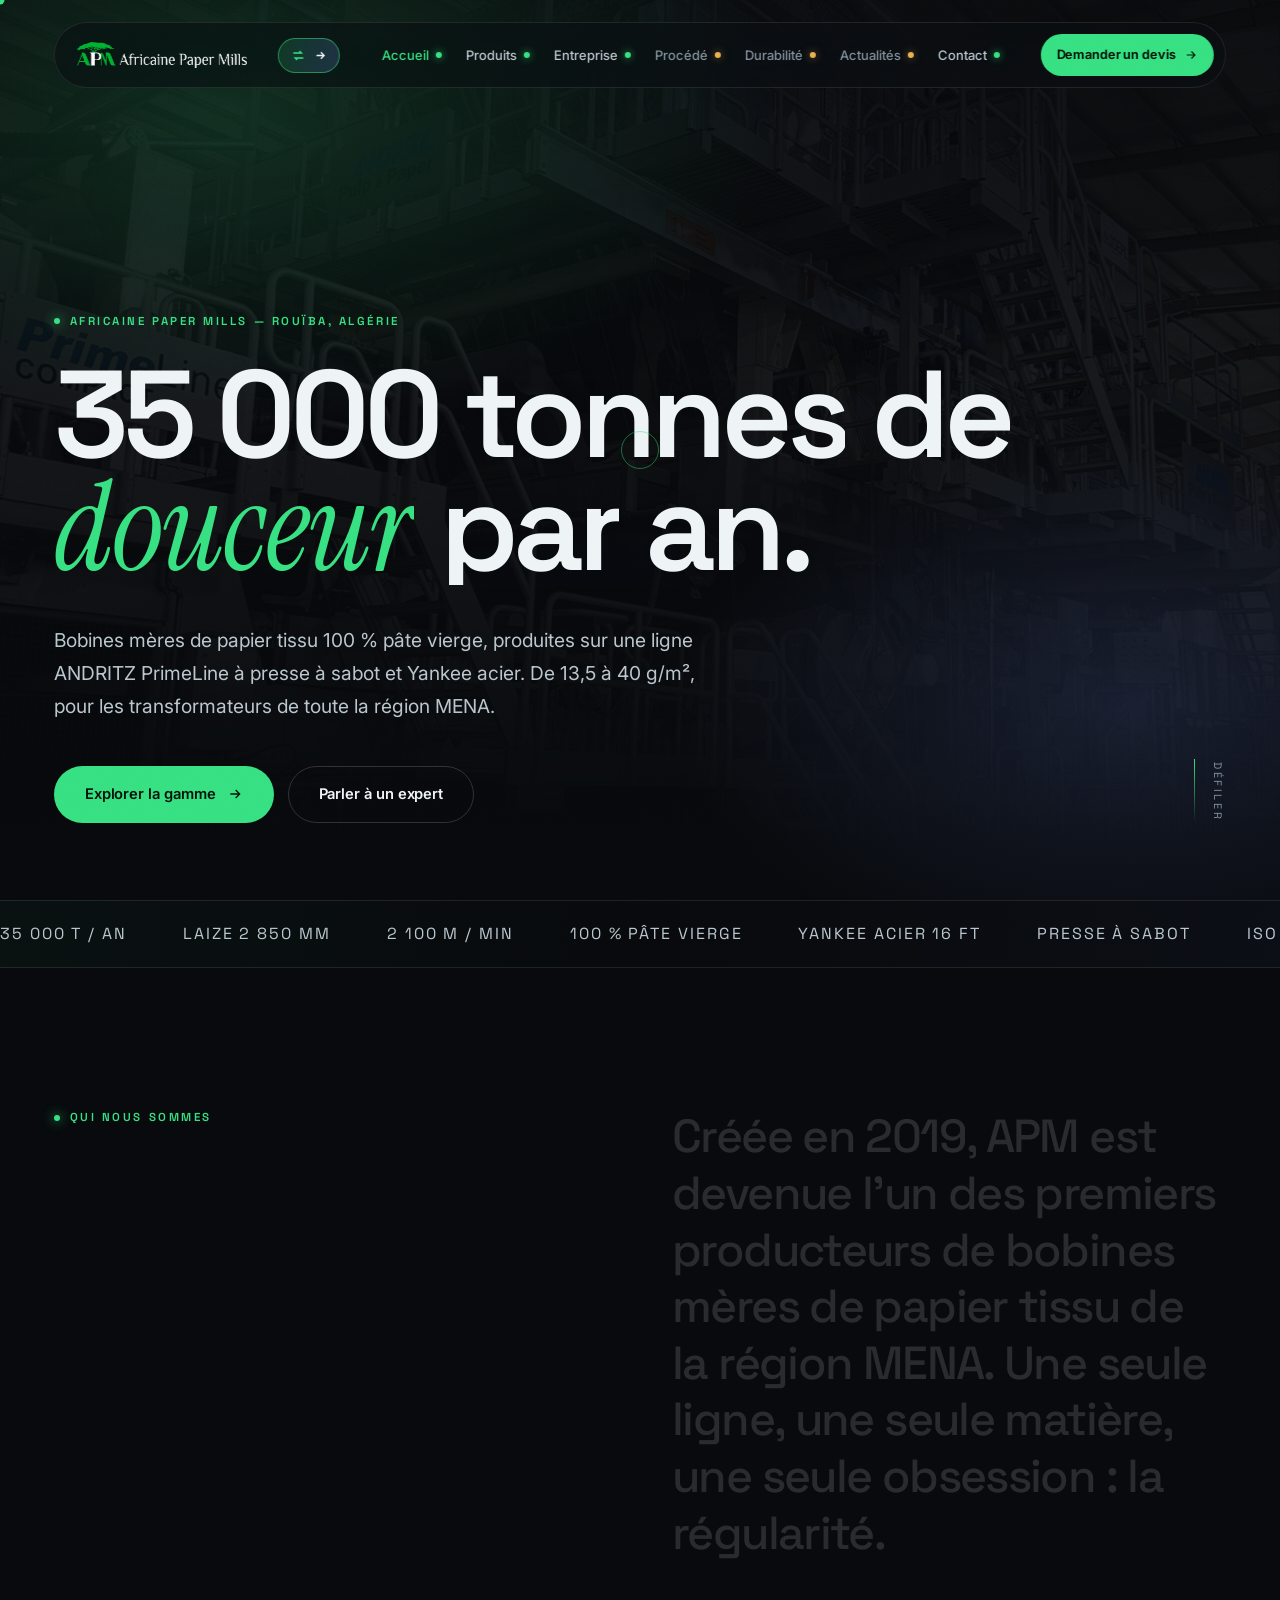
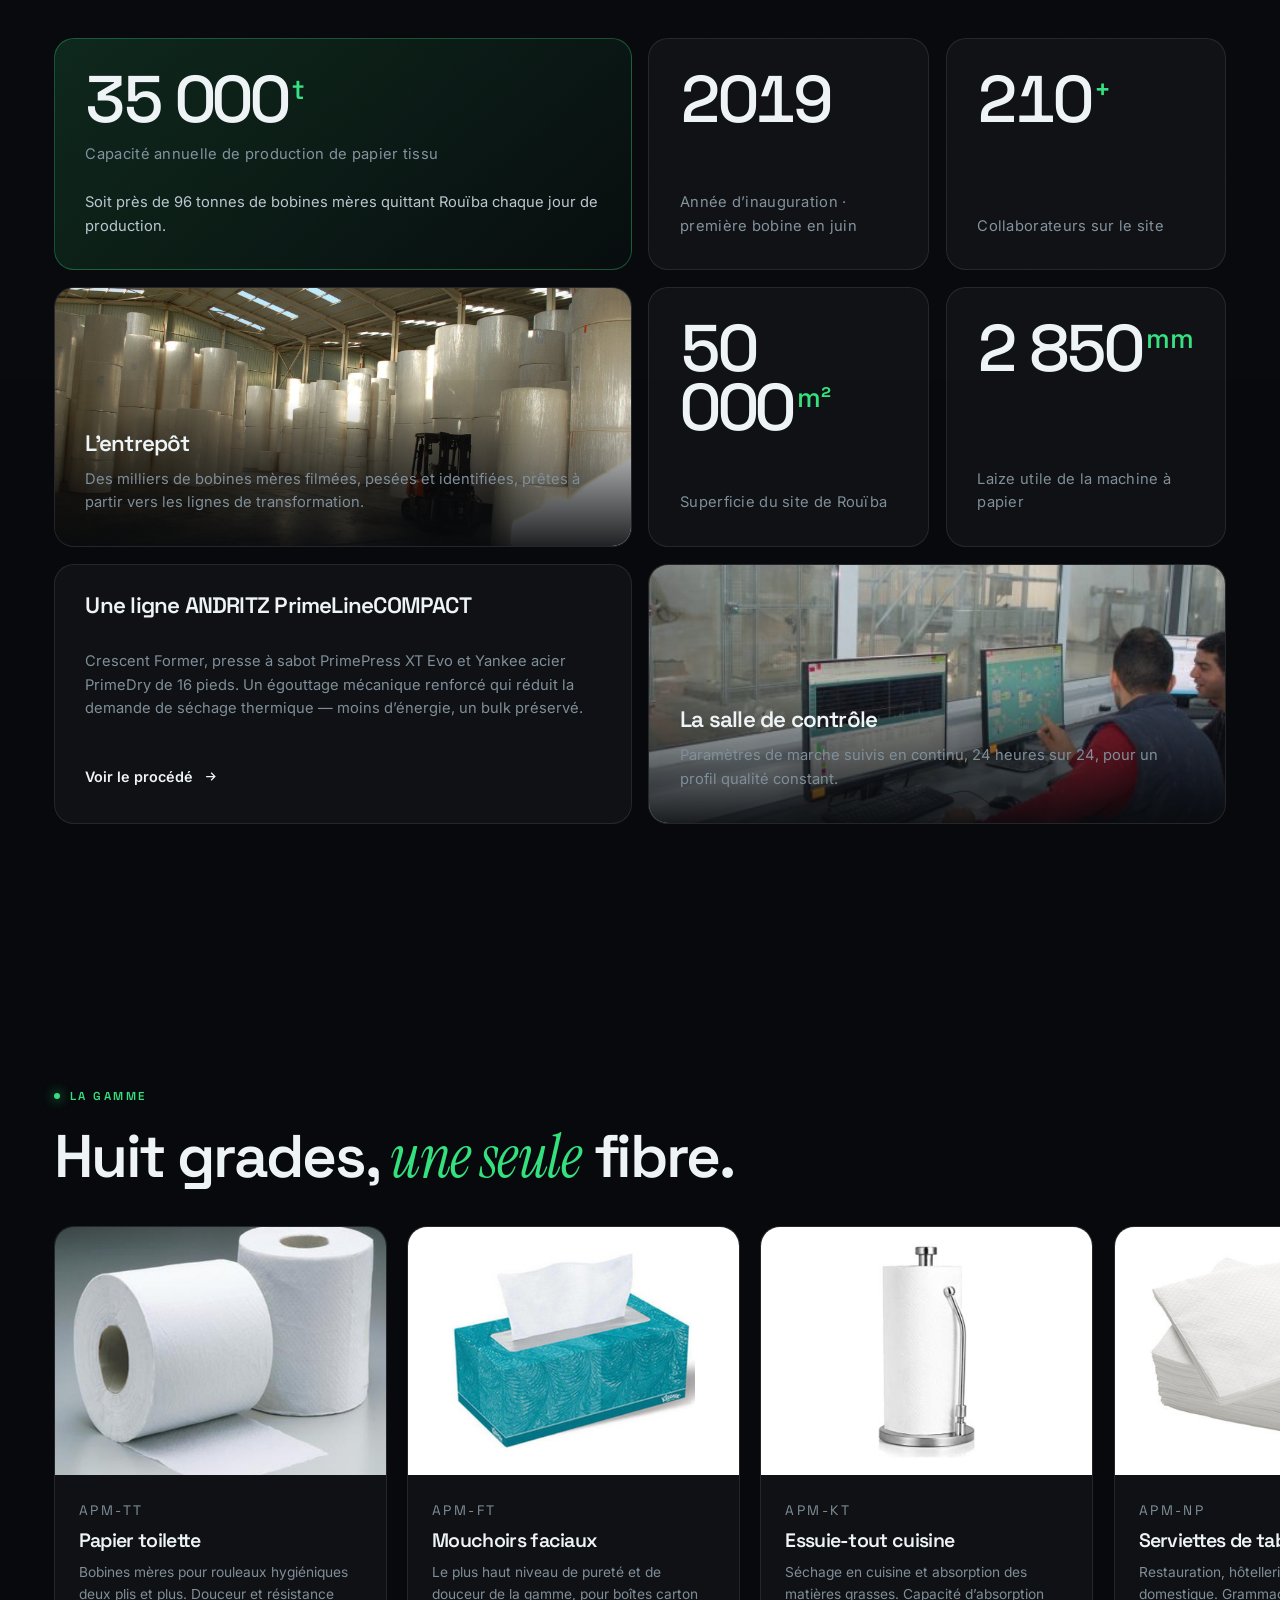
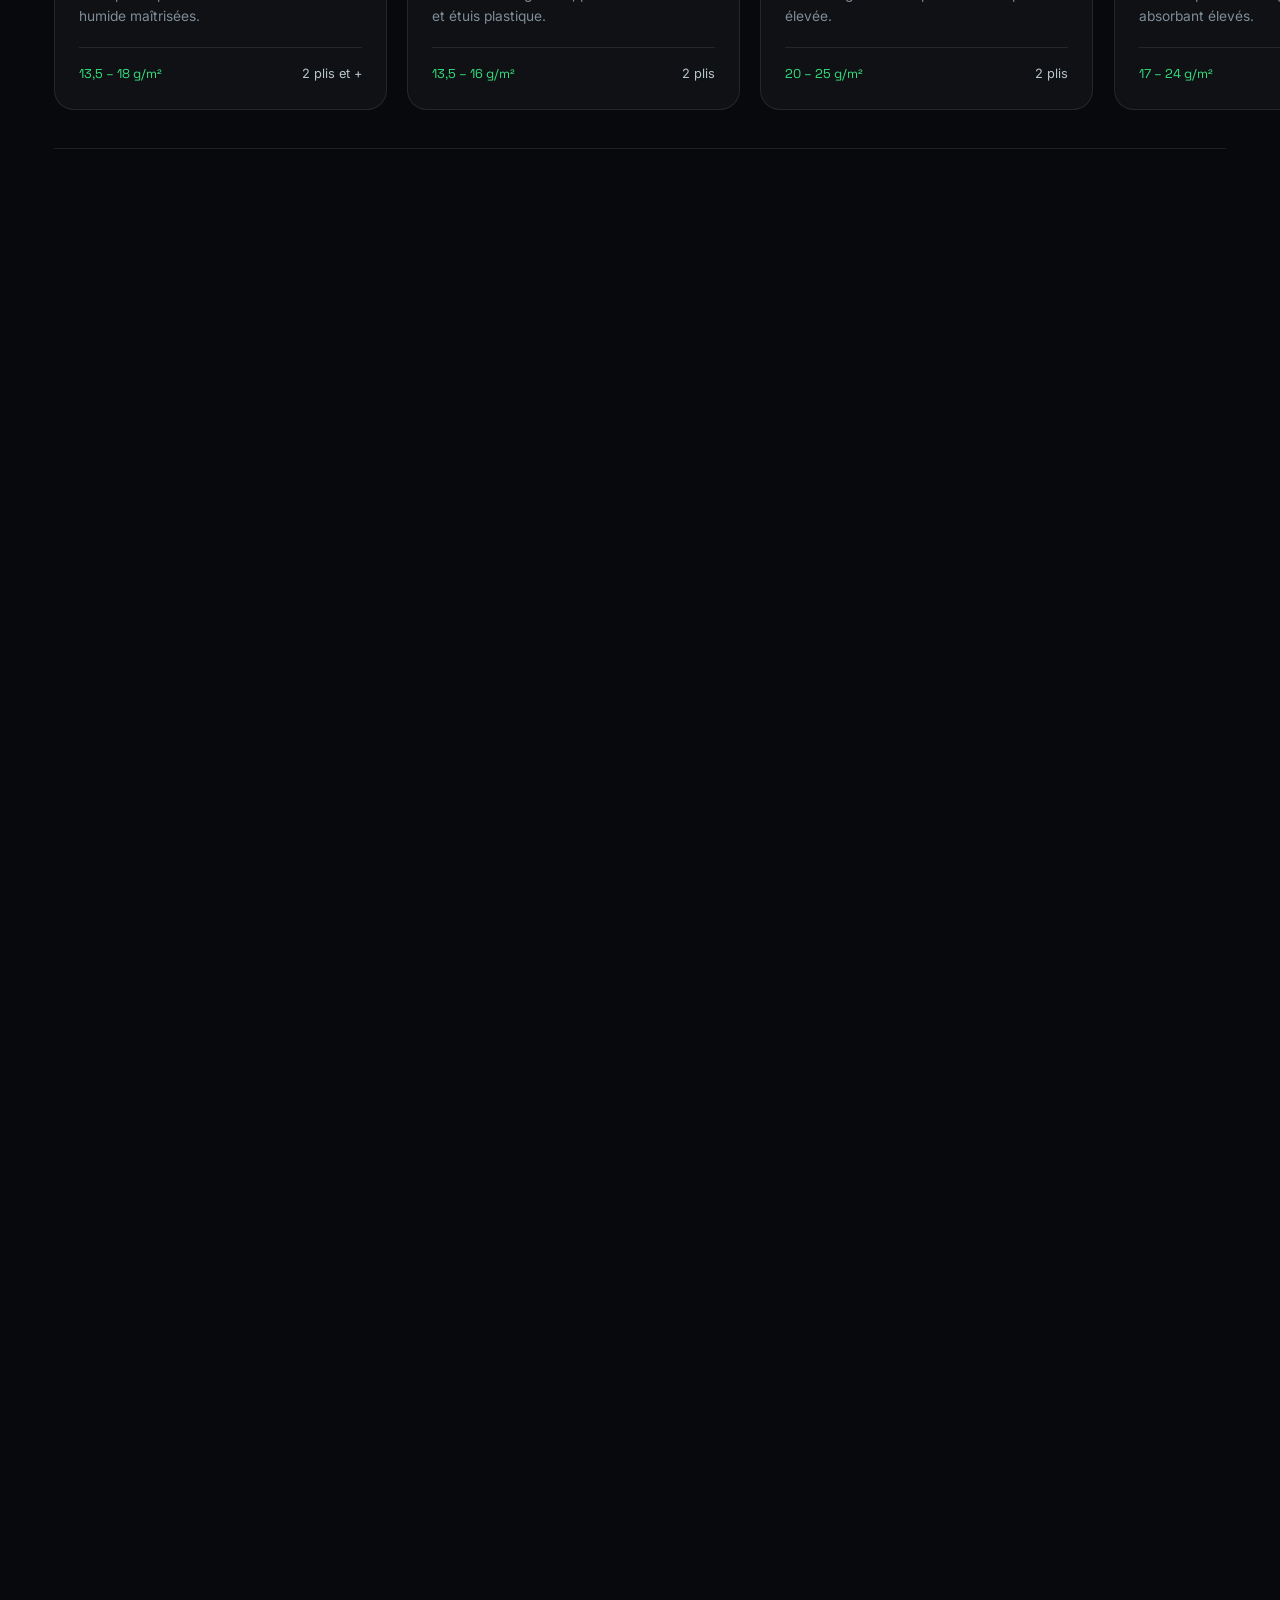
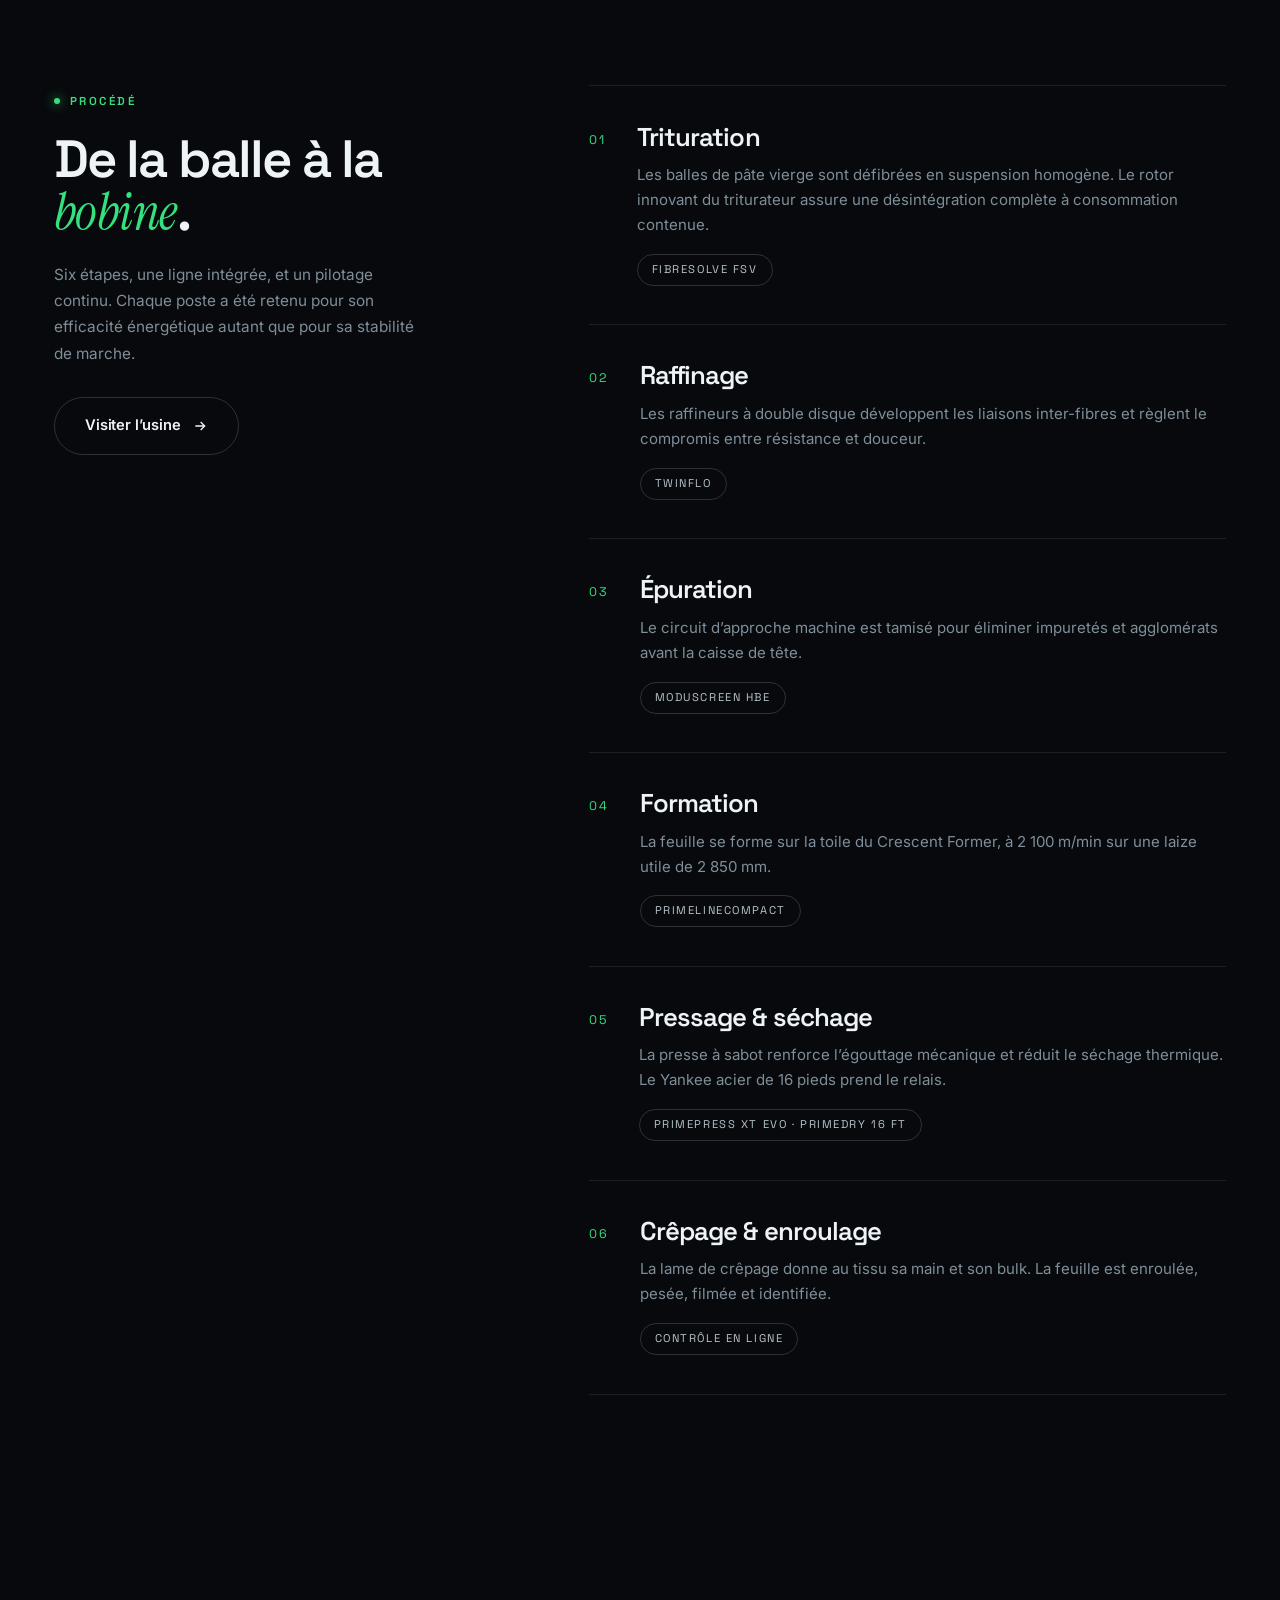
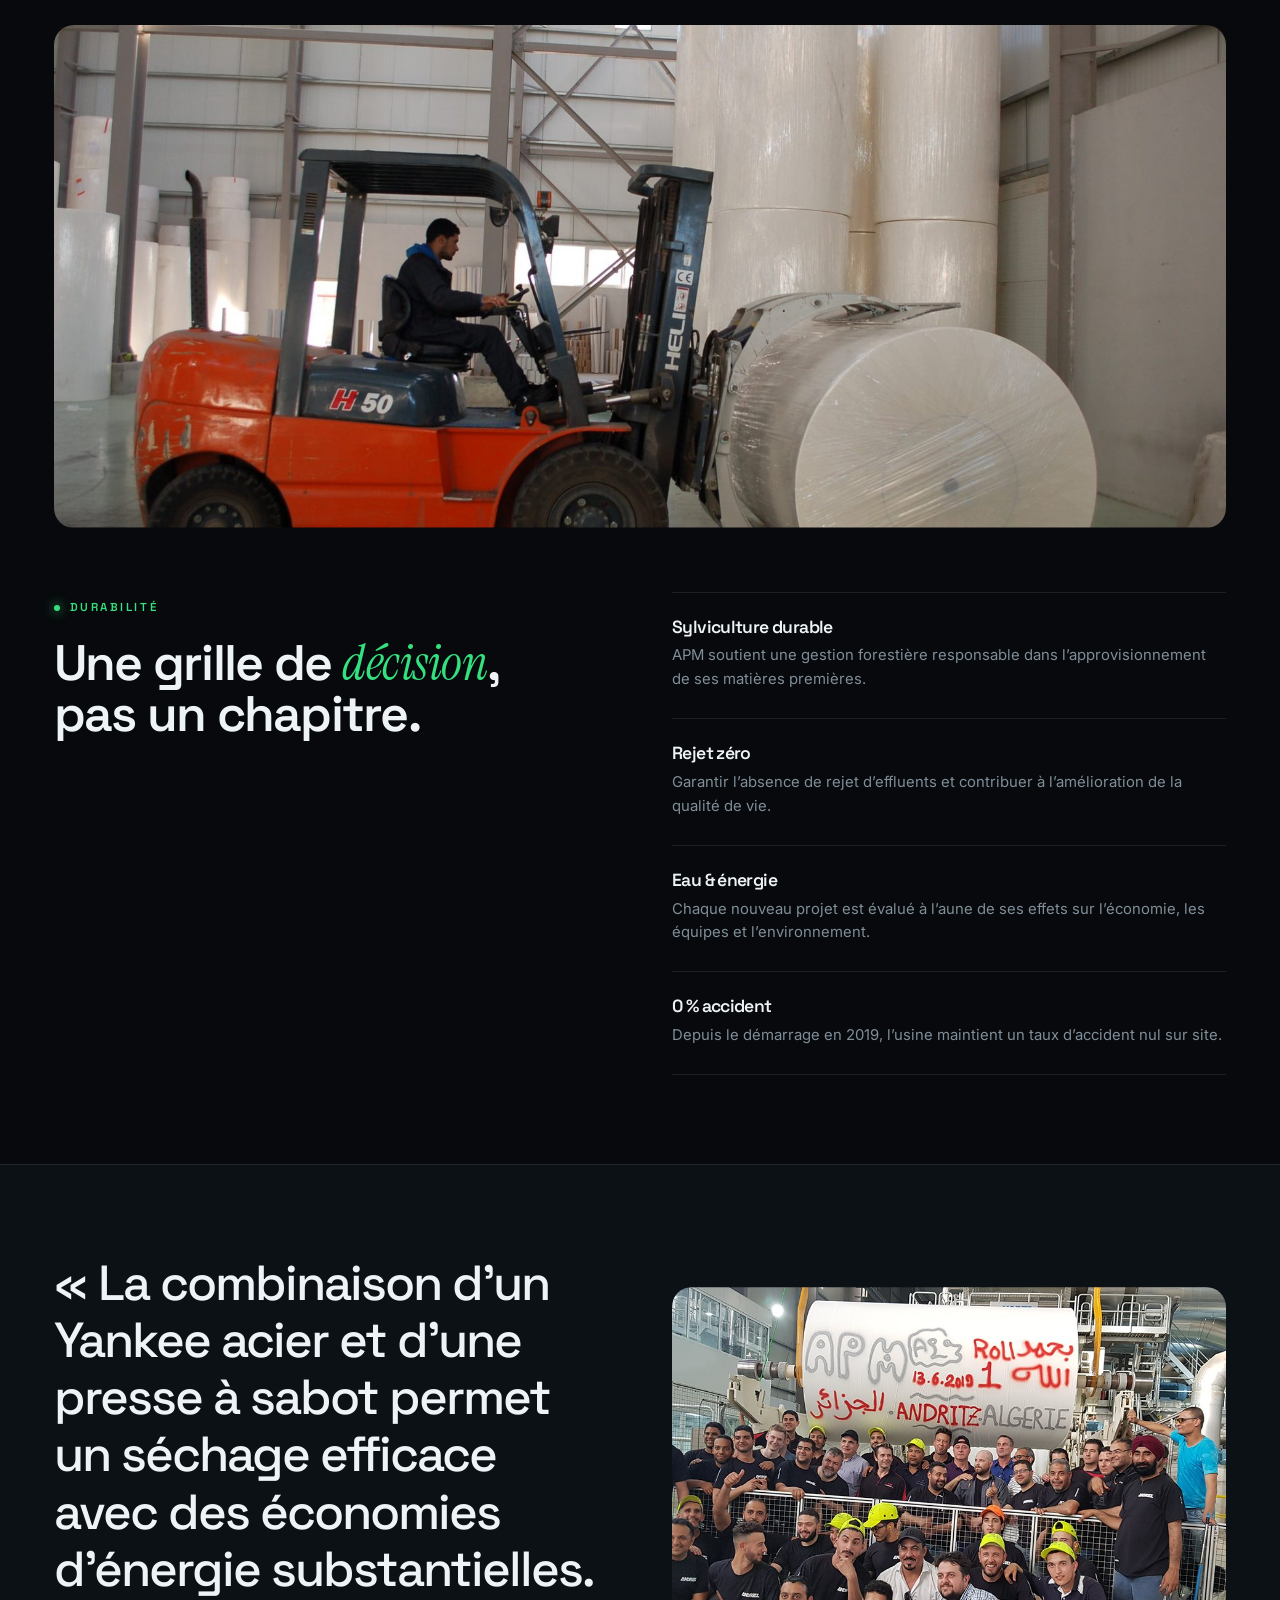
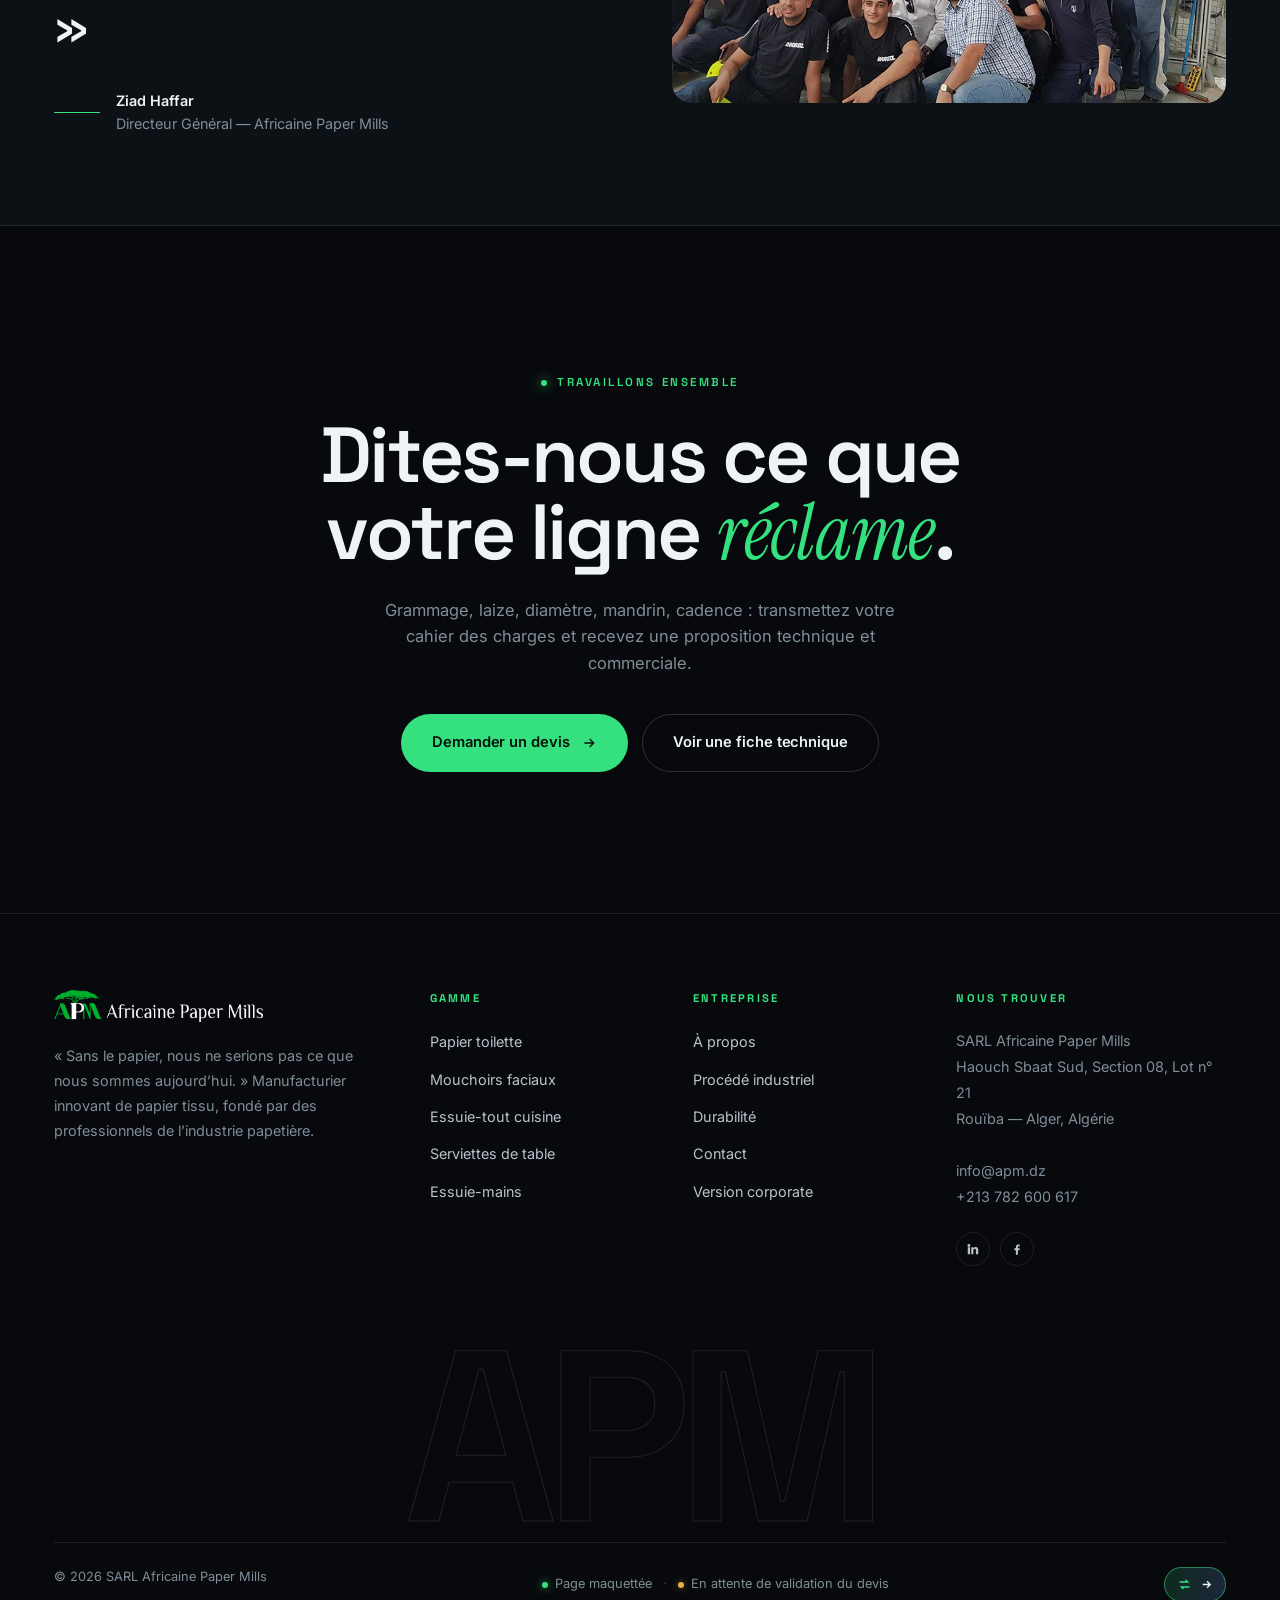
==== moderne/index.html @ 080b0c53 "APM — deux maquettes de site web (Corporate + Moderne) Deux propositions de refonte pour SARL Africa" ====
<!DOCTYPE html>
<html lang="fr">
<head>
<meta charset="utf-8">
<meta name="viewport" content="width=device-width,initial-scale=1">
<title>APM — Africaine Paper Mills | 35 000 tonnes de papier tissu par an</title>
<meta name="description" content="Africaine Paper Mills produit 35 000 tonnes de bobines mères de papier tissu 100 % pâte vierge par an à Rouïba, Alger. Ligne ANDRITZ PrimeLine, laize 2 850 mm, 2 100 m/min.">
<link rel="icon" href="../assets/img/brand/icon.png">
<link rel="preconnect" href="https://fonts.googleapis.com">
<link rel="preconnect" href="https://fonts.gstatic.com" crossorigin>
<link href="https://fonts.googleapis.com/css2?family=Space+Grotesk:wght@400;500;600;700&family=Inter:wght@400;500;600&family=Instrument+Serif:ital@0;1&display=swap" rel="stylesheet">
<link rel="stylesheet" href="../assets/css/moderne.css">
</head>
<body>

<!-- Préchargement -->
<div class="loader">
  <div class="loader__in">
    <img src="../assets/img/brand/logo-dark.png" alt="Africaine Paper Mills">
    <div class="loader__bar"><div class="loader__fill"></div></div>
    <div class="loader__pct">000</div>
  </div>
</div>

<div class="grain"></div>
<div class="cursor"></div>
<div class="cursor-ring"></div>
<div class="progress"></div>

<!-- ===== NAV ===== -->
<nav class="nav">
  <a href="index.html" class="nav__brand"><img src="../assets/img/brand/logo-dark.png" alt="APM"></a>
  <a href="../index.html" class="vswitch" aria-label="Revenir à la proposition Corporate" title="Revenir à la proposition Corporate"><svg class="vswitch__ico" viewBox="0 0 24 24" fill="none" stroke="currentColor" stroke-width="2.2"><path d="M4 8h13l-3.2-3.2M20 16H7l3.2 3.2"/></svg><span>Version <strong>Corporate</strong></span><svg class="vswitch__arrow" viewBox="0 0 24 24" fill="none" stroke="currentColor" stroke-width="2.4"><path d="M5 12h14M13 6l6 6-6 6"/></svg></a>
  <div class="nav__links">
    <a href="index.html" class="is-active">Accueil<span class="nav-dot" data-tip="Page maquettée"></span></a>
    <a href="produits.html">Produits<span class="nav-dot" data-tip="Page maquettée"></span></a>
    <a href="entreprise.html">Entreprise<span class="nav-dot" data-tip="Page maquettée"></span></a>
    <span class="is-wait">Procédé<span class="nav-dot nav-dot--wait" data-tip="En attente de validation du devis"></span></span>
    <span class="is-wait">Durabilité<span class="nav-dot nav-dot--wait" data-tip="En attente de validation du devis"></span></span>
    <span class="is-wait">Actualités<span class="nav-dot nav-dot--wait" data-tip="En attente de validation du devis"></span></span>
    <a href="contact.html">Contact<span class="nav-dot" data-tip="Page maquettée"></span></a>
  </div>
  <div style="display:flex;gap:10px;align-items:center">
    <a href="contact.html" class="nav__cta">Demander un devis
      <svg viewBox="0 0 24 24" fill="none" stroke="currentColor" stroke-width="2" style="width:14px;height:14px"><path d="M5 12h14M13 6l6 6-6 6"/></svg></a>
    <button class="nav__burger" aria-label="Menu"><span></span><span></span><span></span></button>
  </div>
</nav>

<div class="drawer">
  <div class="wrap" style="padding-inline:0">
    <a href="index.html">Accueil<span class="nav-dot" data-tip="Page maquettée"></span></a>
    <a href="produits.html">Produits<span class="nav-dot" data-tip="Page maquettée"></span></a>
    <a href="produit.html">Fiche technique<span class="nav-dot" data-tip="Page maquettée"></span></a>
    <a href="entreprise.html">Entreprise<span class="nav-dot" data-tip="Page maquettée"></span></a>
    <a href="contact.html">Contact<span class="nav-dot" data-tip="Page maquettée"></span></a>
    <span class="is-wait">Procédé<span class="nav-dot nav-dot--wait" data-tip="En attente de validation du devis"></span></span>
    <span class="is-wait">Durabilité<span class="nav-dot nav-dot--wait" data-tip="En attente de validation du devis"></span></span>
    <span class="is-wait">Actualités<span class="nav-dot nav-dot--wait" data-tip="En attente de validation du devis"></span></span>
    <span class="is-wait">Carrières<span class="nav-dot nav-dot--wait" data-tip="En attente de validation du devis"></span></span>
    <div class="drawer__meta">
      <span class="legend"><span class="nav-dot" data-tip="Page maquettée"></span> Page maquettée<span class="sep">·</span><span class="nav-dot nav-dot--wait" data-tip="En attente de validation du devis"></span> En attente de validation du devis</span>
      <span>info@apm.dz · +213 782 600 617</span>
      <span>Haouch Sbaat Sud, Rouïba — Alger, Algérie</span>
    </div>
  </div>
</div>

<main>

<!-- ===== HERO ===== -->
<header class="hero">
  <div class="hero__media">
    <img src="../assets/img/plant/machine-primeline.jpg" alt="Ligne de production ANDRITZ PrimeLine de l’usine APM" fetchpriority="high">
  </div>
  <div class="wrap hero__in">
    <p class="eye rv">Africaine Paper Mills — Rouïba, Algérie</p>
    <h1>
      <span class="w-rev"><span>35 000</span></span>
      <span class="w-rev"><span>tonnes</span></span>
      <span class="w-rev"><span>de</span></span>
      <span class="w-rev"><span class="serif">douceur</span></span>
      <span class="w-rev"><span>par</span></span>
      <span class="w-rev"><span>an.</span></span>
    </h1>
    <p class="hero__sub rv" data-d="2">
      Bobines mères de papier tissu 100 % pâte vierge, produites sur une ligne ANDRITZ PrimeLine
      à presse à sabot et Yankee acier. De 13,5 à 40 g/m², pour les transformateurs de toute
      la région MENA.
    </p>
    <div class="hero__act rv" data-d="3">
      <a href="produits.html" class="btn btn--fill" data-magnet>Explorer la gamme
        <svg viewBox="0 0 24 24" fill="none" stroke="currentColor" stroke-width="2"><path d="M5 12h14M13 6l6 6-6 6"/></svg></a>
      <a href="contact.html" class="btn btn--line">Parler à un expert</a>
    </div>
  </div>
  <div class="hero__scroll">DÉFILER</div>
</header>

<!-- ===== MARQUEE ===== -->
<div class="marquee">
  <div class="marquee__track">
    <div class="marquee__i"><span>35 000 T / AN</span><span>LAIZE 2 850 MM</span><span>2 100 M / MIN</span><span>100 % PÂTE VIERGE</span><span>YANKEE ACIER 16 FT</span><span>PRESSE À SABOT</span><span>ISO 9001 · 14001 · OHSAS 18001</span><span>0 % ACCIDENT</span></div>
    <div class="marquee__i" aria-hidden="true"><span>35 000 T / AN</span><span>LAIZE 2 850 MM</span><span>2 100 M / MIN</span><span>100 % PÂTE VIERGE</span><span>YANKEE ACIER 16 FT</span><span>PRESSE À SABOT</span><span>ISO 9001 · 14001 · OHSAS 18001</span><span>0 % ACCIDENT</span></div>
  </div>
</div>

<!-- ===== MANIFESTE + BENTO ===== -->
<section class="sec">
  <div class="wrap">
    <div class="grid" style="grid-template-columns:1fr 1fr;gap:clamp(30px,5vw,90px);align-items:center;margin-bottom:clamp(50px,6vw,96px)">
      <p class="eye rv" style="align-self:start">Qui nous sommes</p>
      <p class="bigtext">Créée en 2019, APM est devenue l’un des premiers producteurs de bobines mères de papier tissu de la région MENA. Une seule ligne, une seule matière, une seule obsession : la régularité.</p>
    </div>

    <div class="bento">
      <div class="bx bx--2 bx--accent rv">
        <div>
          <div class="bx__n"><span data-count="35000" data-sep="true">0</span><span class="u">t</span></div>
          <p class="bx__l">Capacité annuelle de production de papier tissu</p>
        </div>
        <p style="color:var(--fg-2);font-size:.92rem;margin-top:24px">Soit près de 96 tonnes de bobines mères
          quittant Rouïba chaque jour de production.</p>
      </div>

      <div class="bx rv" data-d="1">
        <div class="bx__n"><span data-count="2019">0</span></div>
        <p class="bx__l">Année d’inauguration · première bobine en juin</p>
      </div>

      <div class="bx rv" data-d="2">
        <div class="bx__n"><span data-count="210">0</span><span class="u">+</span></div>
        <p class="bx__l">Collaborateurs sur le site</p>
      </div>

      <div class="bx bx--2 bx--img rv">
        <img src="../assets/img/plant/warehouse.jpg" alt="Entrepôt de bobines mères de l’usine APM">
        <div class="bx__cap">
          <h3>L’entrepôt</h3>
          <p>Des milliers de bobines mères filmées, pesées et identifiées, prêtes à partir vers les lignes de transformation.</p>
        </div>
      </div>

      <div class="bx rv" data-d="1">
        <div class="bx__n"><span data-count="50000" data-sep="true">0</span><span class="u">m²</span></div>
        <p class="bx__l">Superficie du site de Rouïba</p>
      </div>

      <div class="bx rv" data-d="2">
        <div class="bx__n">2 850<span class="u">mm</span></div>
        <p class="bx__l">Laize utile de la machine à papier</p>
      </div>

      <div class="bx bx--2 rv">
        <h3>Une ligne ANDRITZ PrimeLineCOMPACT</h3>
        <p>Crescent Former, presse à sabot PrimePress XT Evo et Yankee acier PrimeDry de 16 pieds.
          Un égouttage mécanique renforcé qui réduit la demande de séchage thermique — moins d’énergie,
          un bulk préservé.</p>
        <a href="entreprise.html" class="arrow-link" style="margin-top:24px">Voir le procédé
          <svg viewBox="0 0 24 24" fill="none" stroke="currentColor" stroke-width="2"><path d="M5 12h14M13 6l6 6-6 6"/></svg></a>
      </div>

      <div class="bx bx--2 bx--img rv" data-d="1">
        <img src="../assets/img/plant/control-room.jpg" alt="Salle de contrôle de la ligne APM">
        <div class="bx__cap">
          <h3>La salle de contrôle</h3>
          <p>Paramètres de marche suivis en continu, 24 heures sur 24, pour un profil qualité constant.</p>
        </div>
      </div>
    </div>
  </div>
</section>

<!-- ===== SCROLLER PRODUITS ===== -->
<section class="hs">
  <div class="hs__sticky">
    <div class="hs__head">
      <p class="eye">La gamme</p>
      <h2 style="font-size:clamp(2rem,1.2rem + 3.2vw,4rem);margin-top:20px;max-width:18ch">
        Huit grades, <span class="serif">une seule</span> fibre.
      </h2>
    </div>

    <div class="hs__track">
      <a href="produit.html" class="pcard">
        <div class="pcard__img"><img src="../assets/img/products/toilet.jpg" alt="Papier toilette" loading="lazy"></div>
        <div class="pcard__b"><p class="pcard__ref">APM-TT</p><h3>Papier toilette</h3>
          <p>Bobines mères pour rouleaux hygiéniques deux plis et plus. Douceur et résistance humide maîtrisées.</p>
          <div class="pcard__f"><span class="pcard__gsm">13,5 – 18 g/m²</span><span>2 plis et +</span></div></div>
      </a>
      <a href="produit.html" class="pcard">
        <div class="pcard__img"><img src="../assets/img/products/facial.jpg" alt="Mouchoirs faciaux" loading="lazy"></div>
        <div class="pcard__b"><p class="pcard__ref">APM-FT</p><h3>Mouchoirs faciaux</h3>
          <p>Le plus haut niveau de pureté et de douceur de la gamme, pour boîtes carton et étuis plastique.</p>
          <div class="pcard__f"><span class="pcard__gsm">13,5 – 16 g/m²</span><span>2 plis</span></div></div>
      </a>
      <a href="produit.html" class="pcard">
        <div class="pcard__img"><img src="../assets/img/products/kitchen.jpg" alt="Essuie-tout cuisine" loading="lazy"></div>
        <div class="pcard__b"><p class="pcard__ref">APM-KT</p><h3>Essuie-tout cuisine</h3>
          <p>Séchage en cuisine et absorption des matières grasses. Capacité d’absorption élevée.</p>
          <div class="pcard__f"><span class="pcard__gsm">20 – 25 g/m²</span><span>2 plis</span></div></div>
      </a>
      <a href="produit.html" class="pcard">
        <div class="pcard__img"><img src="../assets/img/products/napkin.jpg" alt="Serviettes de table" loading="lazy"></div>
        <div class="pcard__b"><p class="pcard__ref">APM-NP</p><h3>Serviettes de table</h3>
          <p>Restauration, hôtellerie et usage domestique. Grammage et pouvoir absorbant élevés.</p>
          <div class="pcard__f"><span class="pcard__gsm">17 – 24 g/m²</span><span>1 – 2 plis</span></div></div>
      </a>
      <a href="produit.html" class="pcard">
        <div class="pcard__img"><img src="../assets/img/products/towel.jpg" alt="Essuie-mains" loading="lazy"></div>
        <div class="pcard__b"><p class="pcard__ref">APM-HT</p><h3>Essuie-mains</h3>
          <p>Le grammage le plus élevé de la gamme, pour distributeurs sanitaires. Séchage rapide.</p>
          <div class="pcard__f"><span class="pcard__gsm">30 – 40 g/m²</span><span>1 – 2 plis</span></div></div>
      </a>
      <a href="produit.html" class="pcard">
        <div class="pcard__img"><img src="../assets/img/products/industrial.jpg" alt="Bobines industrielles" loading="lazy"></div>
        <div class="pcard__b"><p class="pcard__ref">APM-IN</p><h3>Bobines industrielles</h3>
          <p>Séchage et essuyage en usine et en atelier, en rouleaux de format moyen.</p>
          <div class="pcard__f"><span class="pcard__gsm">20 – 40 g/m²</span><span>1 – 2 plis</span></div></div>
      </a>
      <a href="produit.html" class="pcard">
        <div class="pcard__img"><img src="../assets/img/products/pocket.jpg" alt="Mouchoirs de poche" loading="lazy"></div>
        <div class="pcard__b"><p class="pcard__ref">APM-PK</p><h3>Mouchoirs de poche</h3>
          <p>Trois plis en étuis format poche. Pureté et douceur premium, toucher haut de gamme.</p>
          <div class="pcard__f"><span class="pcard__gsm">13,5 – 15 g/m²</span><span>3 plis</span></div></div>
      </a>
      <a href="produit.html" class="pcard">
        <div class="pcard__img"><img src="../assets/img/products/diaper.jpg" alt="Voile pour hygiène" loading="lazy"></div>
        <div class="pcard__b"><p class="pcard__ref">APM-DP</p><h3>Voile pour hygiène</h3>
          <p>Couches bébé et adulte, protections hygiéniques. Grammage et absorption supérieurs.</p>
          <div class="pcard__f"><span class="pcard__gsm">25 – 40 g/m²</span><span>1 – 2 plis</span></div></div>
      </a>
    </div>

    <div class="hs__bar"><div class="hs__bar-track"><div class="hs__bar-fill"></div></div></div>
  </div>
</section>

<!-- ===== PROCÉDÉ ===== -->
<section class="sec">
  <div class="wrap tl">
    <div class="tl__left">
      <p class="eye">Procédé</p>
      <h2 style="font-size:clamp(1.9rem,1.2rem + 2.6vw,3.4rem);margin-top:20px;max-width:12ch">
        De la balle à la <span class="serif">bobine</span>.
      </h2>
      <p style="margin-top:22px;color:var(--muted);max-width:38ch;font-size:.96rem;line-height:1.72">
        Six étapes, une ligne intégrée, et un pilotage continu. Chaque poste a été retenu pour
        son efficacité énergétique autant que pour sa stabilité de marche.
      </p>
      <a href="entreprise.html" class="btn btn--line" style="margin-top:30px">Visiter l’usine
        <svg viewBox="0 0 24 24" fill="none" stroke="currentColor" stroke-width="2"><path d="M5 12h14M13 6l6 6-6 6"/></svg></a>
    </div>

    <div class="tl__steps">
      <div class="tl__s rv"><span class="tl__n">01</span>
        <div><h3>Trituration</h3><p>Les balles de pâte vierge sont défibrées en suspension homogène. Le rotor innovant du triturateur assure une désintégration complète à consommation contenue.</p>
        <span class="tl__tech">FIBRESOLVE FSV</span></div></div>
      <div class="tl__s rv"><span class="tl__n">02</span>
        <div><h3>Raffinage</h3><p>Les raffineurs à double disque développent les liaisons inter-fibres et règlent le compromis entre résistance et douceur.</p>
        <span class="tl__tech">TWINFLO</span></div></div>
      <div class="tl__s rv"><span class="tl__n">03</span>
        <div><h3>Épuration</h3><p>Le circuit d’approche machine est tamisé pour éliminer impuretés et agglomérats avant la caisse de tête.</p>
        <span class="tl__tech">MODUSCREEN HBE</span></div></div>
      <div class="tl__s rv"><span class="tl__n">04</span>
        <div><h3>Formation</h3><p>La feuille se forme sur la toile du Crescent Former, à 2 100 m/min sur une laize utile de 2 850 mm.</p>
        <span class="tl__tech">PRIMELINECOMPACT</span></div></div>
      <div class="tl__s rv"><span class="tl__n">05</span>
        <div><h3>Pressage &amp; séchage</h3><p>La presse à sabot renforce l’égouttage mécanique et réduit le séchage thermique. Le Yankee acier de 16 pieds prend le relais.</p>
        <span class="tl__tech">PRIMEPRESS XT EVO · PRIMEDRY 16 FT</span></div></div>
      <div class="tl__s rv"><span class="tl__n">06</span>
        <div><h3>Crêpage &amp; enroulage</h3><p>La lame de crêpage donne au tissu sa main et son bulk. La feuille est enroulée, pesée, filmée et identifiée.</p>
        <span class="tl__tech">CONTRÔLE EN LIGNE</span></div></div>
    </div>
  </div>
</section>

<!-- ===== IMAGE + DURABILITÉ ===== -->
<section class="sec sec--sm">
  <div class="wrap">
    <div class="clipimg" style="margin-bottom:clamp(40px,5vw,80px)">
      <img src="../assets/img/plant/hero-mill.jpg" alt="Manutention d’une bobine mère dans l’usine APM" loading="lazy" style="width:100%;aspect-ratio:21/9;object-fit:cover">
    </div>

    <div class="grid" style="grid-template-columns:1fr 1fr;gap:clamp(30px,5vw,90px);align-items:start">
      <div class="rv">
        <p class="eye">Durabilité</p>
        <h2 style="font-size:clamp(1.8rem,1.2rem + 2.4vw,3.2rem);margin-top:20px;max-width:14ch">
          Une grille de <span class="serif">décision</span>, pas un chapitre.
        </h2>
      </div>
      <div class="grid rv" data-d="1" style="gap:0;border-top:1px solid var(--line)">
        <div style="padding-block:26px;border-bottom:1px solid var(--line)">
          <h3 style="font-size:1.1rem;margin-bottom:8px">Sylviculture durable</h3>
          <p style="color:var(--muted);font-size:.93rem">APM soutient une gestion forestière responsable dans l’approvisionnement de ses matières premières.</p>
        </div>
        <div style="padding-block:26px;border-bottom:1px solid var(--line)">
          <h3 style="font-size:1.1rem;margin-bottom:8px">Rejet zéro</h3>
          <p style="color:var(--muted);font-size:.93rem">Garantir l’absence de rejet d’effluents et contribuer à l’amélioration de la qualité de vie.</p>
        </div>
        <div style="padding-block:26px;border-bottom:1px solid var(--line)">
          <h3 style="font-size:1.1rem;margin-bottom:8px">Eau &amp; énergie</h3>
          <p style="color:var(--muted);font-size:.93rem">Chaque nouveau projet est évalué à l’aune de ses effets sur l’économie, les équipes et l’environnement.</p>
        </div>
        <div style="padding-block:26px;border-bottom:1px solid var(--line)">
          <h3 style="font-size:1.1rem;margin-bottom:8px">0 % accident</h3>
          <p style="color:var(--muted);font-size:.93rem">Depuis le démarrage en 2019, l’usine maintient un taux d’accident nul sur site.</p>
        </div>
      </div>
    </div>
  </div>
</section>

<!-- ===== CITATION ===== -->
<section class="sec sec--sm" style="background:var(--bg-2);border-block:1px solid var(--line)">
  <div class="wrap">
    <div class="grid" style="grid-template-columns:1fr 1fr;gap:clamp(30px,5vw,90px);align-items:center">
      <div class="rv">
        <p class="quote">« La combinaison d’un Yankee acier et d’une presse à sabot permet un séchage efficace avec des économies d’énergie substantielles. »</p>
        <div class="quote-src">
          <span class="quote-src__d"></span>
          <p><strong>Ziad Haffar</strong>Directeur Général — Africaine Paper Mills</p>
        </div>
      </div>
      <div class="clipimg">
        <img src="../assets/img/plant/team-first-roll.jpg" alt="Les équipes APM et ANDRITZ lors du démarrage de la ligne" loading="lazy" style="width:100%;aspect-ratio:4/3;object-fit:cover">
      </div>
    </div>
  </div>
</section>

<!-- ===== CTA ===== -->
<section class="sec">
  <div class="wrap" style="text-align:center">
    <p class="eye rv" style="justify-content:center">Travaillons ensemble</p>
    <h2 class="rv" data-d="1" style="font-size:clamp(2.2rem,1.2rem + 4.6vw,6rem);margin-top:24px;max-width:16ch;margin-inline:auto;line-height:.98">
      Dites-nous ce que votre ligne <span class="serif">réclame</span>.
    </h2>
    <p class="rv" data-d="2" style="margin-top:26px;color:var(--muted);max-width:52ch;margin-inline:auto">
      Grammage, laize, diamètre, mandrin, cadence : transmettez votre cahier des charges et
      recevez une proposition technique et commerciale.
    </p>
    <div class="rv" data-d="3" style="margin-top:38px;display:flex;gap:14px;justify-content:center;flex-wrap:wrap">
      <a href="contact.html" class="btn btn--fill" data-magnet>Demander un devis
        <svg viewBox="0 0 24 24" fill="none" stroke="currentColor" stroke-width="2"><path d="M5 12h14M13 6l6 6-6 6"/></svg></a>
      <a href="produit.html" class="btn btn--line">Voir une fiche technique</a>
    </div>
  </div>
</section>

</main>

<!-- ===== FOOTER ===== -->
<footer class="foot">
  <div class="wrap">
    <div class="foot__grid">
      <div class="foot__brand">
        <img src="../assets/img/brand/logo-dark.png" alt="Africaine Paper Mills">
        <p>« Sans le papier, nous ne serions pas ce que nous sommes aujourd’hui. » Manufacturier
          innovant de papier tissu, fondé par des professionnels de l’industrie papetière.</p>
      </div>
      <div>
        <h5>Gamme</h5>
        <ul>
          <li><a href="produit.html">Papier toilette</a></li>
          <li><a href="produits.html">Mouchoirs faciaux</a></li>
          <li><a href="produits.html">Essuie-tout cuisine</a></li>
          <li><a href="produits.html">Serviettes de table</a></li>
          <li><a href="produits.html">Essuie-mains</a></li>
        </ul>
      </div>
      <div>
        <h5>Entreprise</h5>
        <ul>
          <li><a href="entreprise.html">À propos</a></li>
          <li><a href="entreprise.html">Procédé industriel</a></li>
          <li><a href="entreprise.html">Durabilité</a></li>
          <li><a href="contact.html">Contact</a></li>
          <li><a href="../index.html">Version corporate</a></li>
        </ul>
      </div>
      <div>
        <h5>Nous trouver</h5>
        <address>
          SARL Africaine Paper Mills<br>
          Haouch Sbaat Sud, Section 08, Lot n° 21<br>
          Rouïba — Alger, Algérie<br><br>
          <a href="mailto:info@apm.dz">info@apm.dz</a><br>
          <a href="tel:+213782600617">+213 782 600 617</a>
        </address>
        <div class="foot__soc" style="margin-top:22px">
          <a href="https://www.linkedin.com/company/africaine-paper-mills" target="_blank" rel="noopener" aria-label="LinkedIn"><svg viewBox="0 0 24 24" fill="currentColor"><path d="M4.98 3.5a2.5 2.5 0 1 1 0 5 2.5 2.5 0 0 1 0-5zM3 9h4v12H3zM9 9h3.8v1.7h.05c.53-1 1.83-2.05 3.76-2.05C20.4 8.65 21 11 21 14.15V21h-4v-6.1c0-1.45-.03-3.32-2.02-3.32-2.02 0-2.33 1.58-2.33 3.21V21H9z"/></svg></a>
          <a href="https://web.facebook.com/APMAlgeria" target="_blank" rel="noopener" aria-label="Facebook"><svg viewBox="0 0 24 24" fill="currentColor"><path d="M13.5 22v-8h2.7l.4-3.1h-3.1V8.9c0-.9.25-1.5 1.55-1.5H16.7V4.6c-.3-.04-1.3-.13-2.47-.13-2.45 0-4.13 1.5-4.13 4.24v2.19H7.4V14h2.7v8z"/></svg></a>
        </div>
      </div>
    </div>
    <div class="foot__word" aria-hidden="true">APM</div>
    <div class="foot__bar">
      <span>© <span data-year>2026</span> SARL Africaine Paper Mills</span>
      <span class="legend"><span class="nav-dot" data-tip="Page maquettée"></span> Page maquettée<span class="sep">·</span><span class="nav-dot nav-dot--wait" data-tip="En attente de validation du devis"></span> En attente de validation du devis</span>
      <a href="../index.html" class="vswitch" aria-label="Revenir à la proposition Corporate" title="Revenir à la proposition Corporate"><svg class="vswitch__ico" viewBox="0 0 24 24" fill="none" stroke="currentColor" stroke-width="2.2"><path d="M4 8h13l-3.2-3.2M20 16H7l3.2 3.2"/></svg><span>Version <strong>Corporate</strong></span><svg class="vswitch__arrow" viewBox="0 0 24 24" fill="none" stroke="currentColor" stroke-width="2.4"><path d="M5 12h14M13 6l6 6-6 6"/></svg></a>
    </div>
  </div>
</footer>

<script src="../assets/js/moderne.js"></script>
</body>
</html>
---- assets/css/moderne.css ----
/* ==========================================================================
   APM — Africaine Paper Mills · Proposition 2 "Modern"
   Dark editorial / motion — WebMinds
   ========================================================================== */

:root{
  --bg:#07090C;
  --bg-2:#0C1116;
  --bg-3:#121A21;
  --surface:rgba(255,255,255,.035);
  --surface-2:rgba(255,255,255,.06);
  --line:rgba(255,255,255,.09);
  --line-2:rgba(255,255,255,.16);
  --fg:#EEF3F6;
  --fg-2:#B8C4CC;
  --muted:#7F8E99;
  --accent:#35E07F;
  --accent-dim:#0F3D26;
  --accent-2:#7B96FF;
  --paper:#F4F1EA;

  --display:"Space Grotesk","Inter",system-ui,sans-serif;
  --sans:"Inter",system-ui,-apple-system,sans-serif;
  --serif:"Instrument Serif",Georgia,serif;

  --gut:clamp(20px,4.2vw,64px);
  --max:1400px;
  --ease:cubic-bezier(.22,1,.36,1);
}

*,*::before,*::after{box-sizing:border-box}
*{margin:0;padding:0}
html{-webkit-text-size-adjust:100%}
body{
  font-family:var(--sans);font-size:16.5px;line-height:1.6;
  background:var(--bg);color:var(--fg-2);
  -webkit-font-smoothing:antialiased;-moz-osx-font-smoothing:grayscale;
  overflow-x:hidden;
}
body.is-locked{overflow:hidden}
img,svg,video,canvas{display:block;max-width:100%;height:auto}
a{color:inherit;text-decoration:none}
button,input,select,textarea{font:inherit;color:inherit;background:none;border:0}
button{cursor:pointer}
ul,ol{list-style:none}
table{border-collapse:collapse;width:100%}
::selection{background:var(--accent);color:#04120A}

h1,h2,h3,h4{font-family:var(--display);color:var(--fg);font-weight:600;line-height:1.02;letter-spacing:-.035em}
.serif{font-family:var(--serif);font-style:italic;font-weight:400;letter-spacing:-.01em;color:var(--accent)}

/* ---------- Layout ---------- */
.wrap{width:100%;max-width:var(--max);margin-inline:auto;padding-inline:var(--gut)}
.sec{padding-block:clamp(80px,11vw,180px);position:relative}
.sec--sm{padding-block:clamp(56px,7vw,110px)}
.grid{display:grid;gap:clamp(18px,2vw,28px)}

/* ---------- Grain + noise ---------- */
.grain{
  position:fixed;inset:-120%;z-index:9998;pointer-events:none;opacity:.28;
  background-image:url("data:image/svg+xml,%3Csvg xmlns='http://www.w3.org/2000/svg' width='300' height='300'%3E%3Cfilter id='n'%3E%3CfeTurbulence type='fractalNoise' baseFrequency='.85' numOctaves='3'/%3E%3C/filter%3E%3Crect width='100%25' height='100%25' filter='url(%23n)' opacity='.5'/%3E%3C/svg%3E");
  animation:grainShift 6s steps(6) infinite;mix-blend-mode:overlay;
}
@keyframes grainShift{
  0%{transform:translate(0,0)}20%{transform:translate(-4%,3%)}40%{transform:translate(3%,-4%)}
  60%{transform:translate(-3%,-2%)}80%{transform:translate(4%,2%)}100%{transform:translate(0,0)}
}

/* ---------- Curseur ---------- */
.cursor{
  position:fixed;top:0;left:0;width:9px;height:9px;border-radius:50%;background:var(--accent);
  pointer-events:none;z-index:9999;transform:translate(-50%,-50%);transition:opacity .3s;
}
.cursor-ring{
  position:fixed;top:0;left:0;width:38px;height:38px;border-radius:50%;
  border:1px solid rgba(53,224,127,.45);pointer-events:none;z-index:9999;
  transform:translate(-50%,-50%);transition:width .3s var(--ease),height .3s var(--ease),border-color .3s,opacity .3s;
}
.cursor-ring.is-lg{width:76px;height:76px;border-color:rgba(53,224,127,.9);background:rgba(53,224,127,.07)}

/* ---------- Préchargement ---------- */
.loader{
  position:fixed;inset:0;z-index:10000;background:var(--bg);
  display:grid;place-items:center;transition:opacity .7s var(--ease),visibility .7s;
}
.loader.is-done{opacity:0;visibility:hidden}
.loader__in{text-align:center;width:min(420px,72vw)}
.loader__in img{height:44px;width:auto;margin-inline:auto}
.loader__bar{height:1px;background:rgba(255,255,255,.12);margin-top:30px;overflow:hidden}
.loader__fill{height:100%;background:var(--accent);width:0;transition:width .3s linear}
.loader__pct{margin-top:14px;font-family:var(--display);font-size:.78rem;letter-spacing:.2em;color:var(--muted)}

/* ---------- Barre de progression ---------- */
.progress{position:fixed;top:0;left:0;height:2px;background:var(--accent);z-index:120;width:0}

/* ---------- Navigation ---------- */
.nav{
  position:fixed;top:22px;left:50%;transform:translateX(-50%);z-index:110;
  width:min(var(--max),calc(100vw - var(--gut) * 2));
  display:flex;align-items:center;justify-content:space-between;gap:20px;
  padding:11px 11px 11px 22px;border-radius:100px;
  background:rgba(10,14,18,.6);backdrop-filter:blur(20px) saturate(1.5);
  border:1px solid var(--line);transition:transform .45s var(--ease),background .35s,top .35s;
}
.nav.is-hidden{transform:translateX(-50%) translateY(-140%)}
.nav__brand img{height:26px;width:auto}
.nav__links{display:flex;gap:4px;align-items:center}
.nav__links a{
  position:relative;padding:9px 16px;border-radius:100px;font-size:.86rem;font-weight:500;
  color:var(--fg-2);transition:color .25s,background .25s;
}
.nav__links a:hover{color:var(--fg);background:var(--surface-2)}
.nav__links a.is-active{color:var(--accent)}
.nav__cta{
  display:inline-flex;align-items:center;gap:9px;padding:11px 20px;border-radius:100px;
  background:var(--accent);color:#04120A;font-size:.85rem;font-weight:650;letter-spacing:-.01em;white-space:nowrap;
  transition:transform .3s var(--ease),box-shadow .3s;
}
.nav__cta:hover{transform:translateY(-1px);box-shadow:0 10px 30px -10px rgba(53,224,127,.7)}
.nav__burger{display:none;width:40px;height:40px;border-radius:50%;border:1px solid var(--line);
  align-items:center;justify-content:center;flex-direction:column;gap:5px}
.nav__burger span{width:15px;height:1.5px;background:var(--fg);transition:.3s}
.nav__burger.is-open span:nth-child(1){transform:translateY(6.5px) rotate(45deg)}
.nav__burger.is-open span:nth-child(2){opacity:0}
.nav__burger.is-open span:nth-child(3){transform:translateY(-6.5px) rotate(-45deg)}

.drawer{
  position:fixed;inset:0;z-index:109;background:var(--bg-2);
  display:flex;flex-direction:column;justify-content:center;padding:var(--gut);
  clip-path:circle(0% at 92% 6%);transition:clip-path .7s var(--ease);
}
.drawer.is-open{clip-path:circle(150% at 92% 6%)}
.drawer a{
  font-family:var(--display);font-size:clamp(2rem,8vw,3.4rem);color:var(--fg);
  padding-block:10px;letter-spacing:-.04em;transition:color .3s,padding-left .35s var(--ease);
}
.drawer a:hover{color:var(--accent);padding-left:14px}
.drawer__meta{margin-top:44px;font-size:.88rem;color:var(--muted);display:grid;gap:8px}

/* ---------- Boutons ---------- */
.btn{
  display:inline-flex;align-items:center;justify-content:center;gap:11px;
  padding:16px 30px;border-radius:100px;font-size:.92rem;font-weight:600;letter-spacing:-.005em;
  border:1px solid transparent;transition:.35s var(--ease);position:relative;overflow:hidden;
}
.btn svg{width:16px;height:16px;flex:none;transition:transform .35s var(--ease)}
.btn:hover svg{transform:translateX(4px)}
.btn--fill{background:var(--accent);color:#04120A}
.btn--fill:hover{box-shadow:0 14px 40px -12px rgba(53,224,127,.75);transform:translateY(-2px)}
.btn--line{border-color:var(--line-2);color:var(--fg)}
.btn--line:hover{border-color:var(--accent);color:var(--accent);background:rgba(53,224,127,.06)}
.btn--paper{background:var(--paper);color:#0B0F13}
.btn--paper:hover{transform:translateY(-2px)}

.arrow-link{
  display:inline-flex;align-items:center;gap:10px;font-size:.9rem;font-weight:600;color:var(--fg);
  position:relative;padding-bottom:4px;
}
.arrow-link::after{content:"";position:absolute;left:0;bottom:0;width:100%;height:1px;background:var(--line-2);
  transform:scaleX(0);transform-origin:right;transition:transform .45s var(--ease)}
.arrow-link:hover::after{transform:scaleX(1);transform-origin:left}
.arrow-link svg{width:15px;height:15px;transition:transform .35s var(--ease)}
.arrow-link:hover svg{transform:translateX(5px)}

/* ---------- Eyebrow ---------- */
.eye{
  display:inline-flex;align-items:center;gap:10px;font-family:var(--display);
  font-size:.72rem;font-weight:600;letter-spacing:.22em;text-transform:uppercase;color:var(--accent);
}
.eye::before{content:"";width:6px;height:6px;border-radius:50%;background:var(--accent);flex:none;
  box-shadow:0 0 12px var(--accent)}

/* ---------- Hero ---------- */
.hero{position:relative;min-height:100svh;display:flex;flex-direction:column;justify-content:flex-end;overflow:hidden}
.hero__media{position:absolute;inset:0;z-index:0}
.hero__media img{width:100%;height:110%;object-fit:cover;opacity:.3;will-change:transform}
.hero__media::after{
  content:"";position:absolute;inset:0;
  background:
    radial-gradient(70% 55% at 18% 12%,rgba(53,224,127,.16),transparent 62%),
    radial-gradient(60% 50% at 88% 78%,rgba(123,150,255,.14),transparent 60%),
    linear-gradient(180deg,rgba(7,9,12,.75) 0%,rgba(7,9,12,.5) 42%,var(--bg) 96%);
}
.hero__in{position:relative;z-index:2;padding-bottom:clamp(40px,6vw,80px);padding-top:150px}
.hero h1{
  font-size:clamp(2.9rem,1rem + 8.4vw,8.2rem);line-height:.92;letter-spacing:-.05em;
  margin-top:26px;max-width:16ch;
}
.hero__sub{
  margin-top:clamp(26px,3vw,40px);font-size:clamp(1rem,.94rem + .4vw,1.2rem);
  color:var(--fg-2);max-width:54ch;line-height:1.7;
}
.hero__act{margin-top:clamp(30px,3.4vw,44px);display:flex;gap:14px;flex-wrap:wrap}
.hero__scroll{
  position:absolute;right:var(--gut);bottom:clamp(40px,6vw,80px);z-index:2;
  display:flex;flex-direction:column;align-items:center;gap:14px;
  font-family:var(--display);font-size:.68rem;letter-spacing:.24em;color:var(--muted);
  writing-mode:vertical-rl;
}
.hero__scroll::after{content:"";width:1px;height:64px;background:linear-gradient(var(--accent),transparent);
  animation:scrollPulse 2.2s var(--ease) infinite}
@keyframes scrollPulse{0%{transform:scaleY(0);transform-origin:top}50%{transform:scaleY(1);transform-origin:top}
  50.1%{transform-origin:bottom}100%{transform:scaleY(0);transform-origin:bottom}}

/* Word reveal */
.w-rev{display:inline-block;overflow:hidden;vertical-align:top}
.w-rev > span{display:inline-block;transform:translateY(105%);transition:transform .95s var(--ease)}
.is-ready .w-rev > span{transform:none}
.w-rev:nth-child(1) > span{transition-delay:.05s}
.w-rev:nth-child(2) > span{transition-delay:.12s}
.w-rev:nth-child(3) > span{transition-delay:.19s}
.w-rev:nth-child(4) > span{transition-delay:.26s}
.w-rev:nth-child(5) > span{transition-delay:.33s}
.w-rev:nth-child(6) > span{transition-delay:.4s}
.w-rev:nth-child(7) > span{transition-delay:.47s}
.w-rev:nth-child(8) > span{transition-delay:.54s}

/* ---------- Marquee ---------- */
.marquee{
  border-block:1px solid var(--line);overflow:hidden;padding-block:20px;
  background:linear-gradient(90deg,rgba(53,224,127,.03),transparent 50%,rgba(123,150,255,.03));
}
.marquee__track{display:flex;gap:56px;width:max-content;animation:slide 32s linear infinite}
.marquee:hover .marquee__track{animation-play-state:paused}
.marquee__i{
  display:flex;align-items:center;gap:56px;font-family:var(--display);
  font-size:clamp(.85rem,.8rem + .3vw,1rem);letter-spacing:.12em;text-transform:uppercase;color:var(--fg-2);
  white-space:nowrap;
}
.marquee__i::after{content:"";width:5px;height:5px;border-radius:50%;background:var(--accent);flex:none}
@keyframes slide{to{transform:translateX(-50%)}}

/* ---------- Texte à révélation ---------- */
.bigtext{font-family:var(--display);font-size:clamp(1.5rem,.9rem + 2.5vw,3.1rem);line-height:1.22;
  letter-spacing:-.035em;max-width:22ch;font-weight:500}
.bigtext .t{color:rgba(238,243,246,.14);transition:color .5s var(--ease)}
.bigtext .t.on{color:var(--fg)}

/* ---------- Bento ---------- */
.bento{display:grid;grid-template-columns:repeat(4,1fr);gap:clamp(12px,1.3vw,18px)}
.bx{
  position:relative;border:1px solid var(--line);border-radius:20px;overflow:hidden;
  background:var(--surface);padding:clamp(24px,2.4vw,34px);
  transition:border-color .4s,background .4s,transform .4s var(--ease);
  display:flex;flex-direction:column;justify-content:space-between;min-height:200px;
}
.bx:hover{border-color:var(--line-2);background:var(--surface-2);transform:translateY(-4px)}
.bx--2{grid-column:span 2}
.bx--tall{grid-row:span 2}
.bx--img{padding:0;min-height:260px}
.bx--img img{position:absolute;inset:0;width:100%;height:100%;object-fit:cover;transition:transform .9s var(--ease)}
.bx--img:hover img{transform:scale(1.06)}
.bx--img .bx__cap{position:relative;z-index:2;margin-top:auto;padding:clamp(24px,2.4vw,34px);
  background:linear-gradient(transparent,rgba(7,9,12,.9))}
.bx--accent{background:linear-gradient(140deg,rgba(53,224,127,.14),rgba(53,224,127,.02));border-color:rgba(53,224,127,.3)}
.bx__n{font-family:var(--display);font-size:clamp(2.4rem,1.4rem + 3.4vw,4.6rem);font-weight:500;
  color:var(--fg);letter-spacing:-.05em;line-height:.9;font-variant-numeric:tabular-nums}
.bx__n .u{color:var(--accent);font-size:.42em;vertical-align:super;margin-left:4px;letter-spacing:0}
.bx__l{font-size:.82rem;color:var(--muted);margin-top:14px;letter-spacing:.02em}
.bx h3{font-size:clamp(1.15rem,1rem + .5vw,1.5rem);margin-bottom:12px}
.bx p{font-size:.92rem;color:var(--muted);line-height:1.62}

/* ---------- Scroller horizontal produits ---------- */
.hs{position:relative;height:420vh}
.hs__sticky{position:sticky;top:0;height:100svh;display:flex;flex-direction:column;justify-content:center;overflow:hidden}
.hs__head{padding-inline:var(--gut);max-width:var(--max);margin-inline:auto;width:100%;margin-bottom:clamp(26px,3vw,44px)}
.hs__track{display:flex;gap:clamp(14px,1.6vw,24px);padding-inline:var(--gut);will-change:transform}
.pcard{
  flex:none;width:clamp(260px,26vw,360px);border:1px solid var(--line);border-radius:20px;
  background:var(--surface);overflow:hidden;transition:border-color .4s,background .4s;
  display:flex;flex-direction:column;
}
.pcard:hover{border-color:var(--accent);background:rgba(53,224,127,.05)}
.pcard__img{aspect-ratio:4/3;background:#fff;overflow:hidden}
.pcard__img img{width:100%;height:100%;object-fit:cover;transition:transform .8s var(--ease)}
.pcard:hover .pcard__img img{transform:scale(1.08) rotate(-2deg)}
.pcard__b{padding:24px;display:flex;flex-direction:column;flex:1}
.pcard__ref{font-family:var(--display);font-size:.7rem;letter-spacing:.18em;color:var(--accent);margin-bottom:10px}
.pcard h3{font-size:1.22rem;margin-bottom:10px}
.pcard p{font-size:.86rem;color:var(--muted);line-height:1.6;flex:1}
.pcard__f{margin-top:20px;padding-top:16px;border-top:1px solid var(--line);
  display:flex;justify-content:space-between;align-items:center;font-size:.8rem;color:var(--fg-2)}
.pcard__gsm{font-family:var(--display);color:var(--accent)}
.hs__bar{margin-top:clamp(24px,3vw,40px);padding-inline:var(--gut);max-width:var(--max);
  margin-inline:auto;width:100%}
.hs__bar-track{height:1px;background:var(--line)}
.hs__bar-fill{height:100%;background:var(--accent);width:0}

/* ---------- Timeline procédé ---------- */
.tl{display:grid;grid-template-columns:.85fr 1.15fr;gap:clamp(30px,5vw,90px);align-items:start}
.tl__left{position:sticky;top:130px}
.tl__steps{display:grid;gap:0;border-top:1px solid var(--line)}
.tl__s{padding-block:clamp(28px,3vw,46px);border-bottom:1px solid var(--line);
  display:grid;grid-template-columns:auto 1fr;gap:clamp(18px,2.4vw,34px);transition:opacity .5s}
.tl__n{font-family:var(--display);font-size:.78rem;letter-spacing:.16em;color:var(--accent);padding-top:6px}
.tl__s h3{font-size:clamp(1.25rem,1.05rem + .7vw,1.75rem);margin-bottom:12px}
.tl__s p{font-size:.94rem;color:var(--muted);line-height:1.66}
.tl__tech{margin-top:16px;display:inline-flex;padding:6px 14px;border:1px solid var(--line-2);
  border-radius:100px;font-family:var(--display);font-size:.7rem;letter-spacing:.14em;color:var(--fg-2)}

/* ---------- Image clip reveal ---------- */
.clipimg{overflow:hidden;border-radius:20px;position:relative}
.clipimg img{transform:scale(1.18);transition:transform 1.4s var(--ease),clip-path 1.4s var(--ease);
  clip-path:inset(0 0 100% 0)}
.clipimg.on img{transform:scale(1);clip-path:inset(0 0 0 0)}

/* ---------- Citation ---------- */
.quote{max-width:22ch;font-family:var(--display);font-size:clamp(1.6rem,1rem + 2.6vw,3.2rem);
  line-height:1.16;letter-spacing:-.04em;color:var(--fg);font-weight:500}
.quote-src{margin-top:34px;display:flex;align-items:center;gap:16px}
.quote-src__d{width:46px;height:1px;background:var(--accent)}
.quote-src p{font-size:.9rem;color:var(--muted)}
.quote-src strong{color:var(--fg);display:block;font-weight:600}

/* ---------- Spec (fiche technique modern) ---------- */
.mspec{border:1px solid var(--line);border-radius:20px;overflow:hidden;background:var(--surface)}
.mspec__h{padding:20px 26px;border-bottom:1px solid var(--line);display:flex;
  justify-content:space-between;align-items:center;gap:16px;flex-wrap:wrap}
.mspec__h h3{font-size:1.05rem}
.mspec__h span{font-family:var(--display);font-size:.7rem;letter-spacing:.18em;color:var(--accent)}
.mspec table{font-size:.9rem}
.mspec tr{border-bottom:1px solid var(--line)}
.mspec tr:last-child{border-bottom:0}
.mspec th,.mspec td{padding:15px 26px;text-align:left;vertical-align:top}
.mspec th{color:var(--muted);font-weight:500;width:46%}
.mspec td{color:var(--fg);font-weight:500;font-variant-numeric:tabular-nums}
.mspec .g{background:rgba(255,255,255,.03)}
.mspec .g td{font-family:var(--display);font-size:.7rem;letter-spacing:.18em;text-transform:uppercase;color:var(--accent)}
.mspec__note{padding:15px 26px;border-top:1px solid var(--line);font-size:.78rem;color:var(--muted);line-height:1.55}

.gauge{display:grid;gap:20px}
.gauge__t{display:flex;justify-content:space-between;align-items:baseline;margin-bottom:9px;font-size:.88rem}
.gauge__t span:last-child{color:var(--accent);font-family:var(--display);font-variant-numeric:tabular-nums}
.gauge__tr{height:3px;background:rgba(255,255,255,.08);border-radius:100px;overflow:hidden}
.gauge__f{height:100%;background:linear-gradient(90deg,var(--accent-2),var(--accent));width:0;
  transition:width 1.2s var(--ease);border-radius:100px}

/* ---------- Formulaire ---------- */
.mform{display:grid;gap:20px}
.mfield{display:flex;flex-direction:column;gap:9px}
.mfield label{font-size:.78rem;font-family:var(--display);letter-spacing:.14em;text-transform:uppercase;color:var(--muted)}
.mfield input,.mfield select,.mfield textarea{
  border-bottom:1px solid var(--line-2);padding:12px 2px;font-size:1rem;color:var(--fg);
  background:transparent;transition:border-color .3s;width:100%;
}
.mfield select option{background:var(--bg-2);color:var(--fg)}
.mfield input:focus,.mfield select:focus,.mfield textarea:focus{outline:0;border-color:var(--accent)}
.mfield textarea{min-height:120px;resize:vertical}
.mrow{display:grid;grid-template-columns:1fr 1fr;gap:20px}
.mcheck{display:flex;gap:11px;align-items:flex-start;font-size:.86rem;color:var(--muted)}
.mcheck input{width:16px;height:16px;flex:none;margin-top:3px;accent-color:var(--accent)}
.mnote{display:flex;gap:13px;padding:16px 20px;border-radius:14px;background:rgba(53,224,127,.08);
  border:1px solid rgba(53,224,127,.28);font-size:.87rem;color:var(--fg-2);line-height:1.6}
.mnote svg{width:18px;height:18px;flex:none;color:var(--accent);margin-top:2px}

/* ---------- Page header modern ---------- */
.phead{position:relative;padding-top:clamp(140px,16vw,220px);padding-bottom:clamp(50px,6vw,90px);overflow:hidden}
.phead::before{
  content:"";position:absolute;inset:0;z-index:0;
  background:radial-gradient(60% 70% at 15% 0%,rgba(53,224,127,.13),transparent 60%),
             radial-gradient(50% 60% at 90% 20%,rgba(123,150,255,.11),transparent 60%);
}
.phead__in{position:relative;z-index:2}
.phead h1{font-size:clamp(2.4rem,1.2rem + 5vw,5.4rem);margin-top:22px;letter-spacing:-.045em}
.phead p{margin-top:24px;color:var(--fg-2);max-width:56ch;font-size:1.05rem;line-height:1.7}
.pcrumb{display:flex;gap:10px;font-size:.8rem;color:var(--muted);align-items:center}
.pcrumb a:hover{color:var(--accent)}

/* ---------- Footer ---------- */
.foot{border-top:1px solid var(--line);padding-top:clamp(56px,6vw,90px);overflow:hidden}
.foot__grid{display:grid;grid-template-columns:1.5fr 1fr 1fr 1.2fr;gap:clamp(28px,3vw,48px);padding-bottom:clamp(50px,6vw,80px)}
.foot__brand img{height:32px;width:auto;margin-bottom:22px}
.foot__brand p{font-size:.9rem;color:var(--muted);max-width:34ch;line-height:1.72}
.foot h5{font-family:var(--display);font-size:.7rem;letter-spacing:.2em;text-transform:uppercase;
  color:var(--accent);margin-bottom:20px}
.foot li{margin-bottom:11px}
.foot li a{font-size:.9rem;color:var(--fg-2);transition:color .25s}
.foot li a:hover{color:var(--accent)}
.foot address{font-style:normal;font-size:.9rem;color:var(--muted);line-height:1.8}
.foot address a:hover{color:var(--accent)}
.foot__word{
  font-family:var(--display);font-weight:600;letter-spacing:-.06em;line-height:.78;
  font-size:clamp(4rem,19vw,17rem);color:transparent;
  -webkit-text-stroke:1px rgba(255,255,255,.1);text-align:center;user-select:none;
  padding-bottom:10px;
}
.foot__bar{border-top:1px solid var(--line);padding-block:24px;display:flex;
  justify-content:space-between;gap:20px;flex-wrap:wrap;font-size:.8rem;color:var(--muted)}
.foot__bar a:hover{color:var(--accent)}
.foot__soc{display:flex;gap:10px}
.foot__soc a{width:34px;height:34px;border:1px solid var(--line);border-radius:50%;
  display:grid;place-items:center;transition:.3s}
.foot__soc a:hover{background:var(--accent);color:#04120A;border-color:var(--accent)}
.foot__soc svg{width:14px;height:14px}

/* ---------- Reveal ---------- */
.rv{opacity:0;transform:translateY(30px);transition:opacity .9s var(--ease),transform .9s var(--ease)}
.rv.on{opacity:1;transform:none}
.rv[data-d="1"]{transition-delay:.1s}
.rv[data-d="2"]{transition-delay:.2s}
.rv[data-d="3"]{transition-delay:.3s}
.rv[data-d="4"]{transition-delay:.4s}
.rv[data-d="5"]{transition-delay:.5s}

/* ---------- Responsive ---------- */
@media (hover:none),(max-width:900px){
  .cursor,.cursor-ring{display:none}
}
@media (max-width:1080px){
  .nav__links{display:none}
  .nav__burger{display:flex}
  .bento{grid-template-columns:repeat(2,1fr)}
  .bx--tall{grid-row:auto}
  .tl{grid-template-columns:1fr}
  .tl__left{position:static}
  .foot__grid{grid-template-columns:1fr 1fr}
}
@media (max-width:760px){
  .nav{top:12px;padding:9px 9px 9px 18px}
  .nav__cta{display:none}
  .hs{height:auto}
  .hs__sticky{position:static;height:auto;display:block;padding-block:60px}
  .hs__track{flex-wrap:wrap;transform:none !important;justify-content:center}
  .pcard{width:min(340px,100%)}
  .hs__bar{display:none}
  .bento{grid-template-columns:1fr}
  .bx--2{grid-column:auto}
  .mrow{grid-template-columns:1fr}
  .foot__grid{grid-template-columns:1fr}
  .hero__scroll{display:none}
}
@media (prefers-reduced-motion:reduce){
  *{animation-duration:.01ms !important;transition-duration:.01ms !important}
  .rv{opacity:1;transform:none}
  .w-rev > span{transform:none}
  .clipimg img{transform:none;clip-path:none}
  .grain{display:none}
}


/* ---------- Marqueurs d'état de maquette ---------- */
.nav-dot{
  position:relative;display:inline-block;width:6px;height:6px;border-radius:50%;
  background:var(--accent);margin-left:7px;flex:none;box-shadow:0 0 8px rgba(53,224,127,.8);
}
.nav-dot--wait{background:#E8B04B;box-shadow:0 0 8px rgba(232,176,75,.55)}
.nav-dot::after{
  content:attr(data-tip);position:absolute;left:50%;top:calc(100% + 11px);
  transform:translate(-50%,5px);background:#1A2027;color:var(--fg);
  border:1px solid var(--line-2);
  font-family:var(--sans);font-size:.71rem;font-weight:500;letter-spacing:0;line-height:1.3;
  padding:7px 11px;border-radius:7px;white-space:nowrap;pointer-events:none;
  opacity:0;transition:opacity .2s,transform .2s;z-index:130;
}
.nav__links a:hover .nav-dot::after,
.nav__links .is-wait:hover .nav-dot::after{opacity:1;transform:translate(-50%,0)}
.nav__links a{display:inline-flex;align-items:center}
.nav__links .is-wait{
  position:relative;display:inline-flex;align-items:center;padding:9px 14px;
  font-size:.86rem;font-weight:500;color:var(--muted);cursor:default;
}
.drawer a{display:flex;align-items:center}
.drawer .is-wait{
  display:flex;align-items:center;font-family:var(--display);color:var(--muted);
  font-size:clamp(2rem,8vw,3.4rem);padding-block:10px;letter-spacing:-.04em;cursor:default;
}
.drawer .is-wait .nav-dot{width:10px;height:10px;margin-left:14px}
.legend{display:inline-flex;align-items:center;gap:7px;flex-wrap:wrap;color:var(--muted)}
.legend .nav-dot{margin-left:0}
.legend .sep{opacity:.4;margin-inline:4px}

/* ---------- Bascule de version (animée) ---------- */
.vswitch{
  position:relative;display:inline-flex;align-items:center;gap:8px;flex:none;
  padding:9px 16px;border-radius:100px;overflow:hidden;
  background:linear-gradient(100deg,rgba(53,224,127,.16),rgba(123,150,255,.2));
  border:1px solid rgba(53,224,127,.5);color:var(--fg);
  font-size:.79rem;font-weight:600;white-space:nowrap;
  animation:vsPulse 2.8s ease-out infinite;transition:transform .25s,border-color .25s;
}
.vswitch::after{
  content:"";position:absolute;top:-60%;bottom:-60%;width:40%;z-index:1;
  background:linear-gradient(100deg,transparent,rgba(53,224,127,.4),transparent);
  transform:translateX(-220%) skewX(-18deg);
  animation:vsShine 3.6s cubic-bezier(.5,0,.3,1) infinite;
}
.vswitch > *{position:relative;z-index:2}
.vswitch__ico{width:15px;height:15px;flex:none;color:var(--accent)}
.vswitch__arrow{width:13px;height:13px;flex:none;animation:vsNudge 1.5s ease-in-out infinite}
.vswitch:hover{transform:translateY(-1px);border-color:var(--accent)}
.vswitch:hover::after{animation-duration:1.1s}
@keyframes vsPulse{
  0%{box-shadow:0 0 0 0 rgba(53,224,127,.4)}
  70%{box-shadow:0 0 0 10px rgba(53,224,127,0)}
  100%{box-shadow:0 0 0 0 rgba(53,224,127,0)}
}
@keyframes vsShine{0%{transform:translateX(-220%) skewX(-18deg)}60%,100%{transform:translateX(430%) skewX(-18deg)}}
@keyframes vsNudge{0%,100%{transform:translateX(0)}50%{transform:translateX(4px)}}
@media (max-width:1340px){
  .nav__links a,.nav__links .is-wait{padding:9px 10px;font-size:.82rem}
  .vswitch span{display:none}
  .vswitch{padding:9px 12px}
  .nav__cta{padding:11px 16px;font-size:.8rem}
}
@media (prefers-reduced-motion:reduce){
  .vswitch,.vswitch::after,.vswitch__arrow{animation:none}
}


/* ---------- Tiroir : ajustement pour menu long ---------- */
.drawer{justify-content:flex-start;padding-top:calc(var(--gut) + 72px);overflow-y:auto}
.drawer a,.drawer .is-wait{font-size:clamp(1.35rem,5.4vw,2.6rem);padding-block:7px}
.drawer .is-wait .nav-dot{width:9px;height:9px;margin-left:12px}
.drawer__meta{margin-top:28px;padding-bottom:32px}
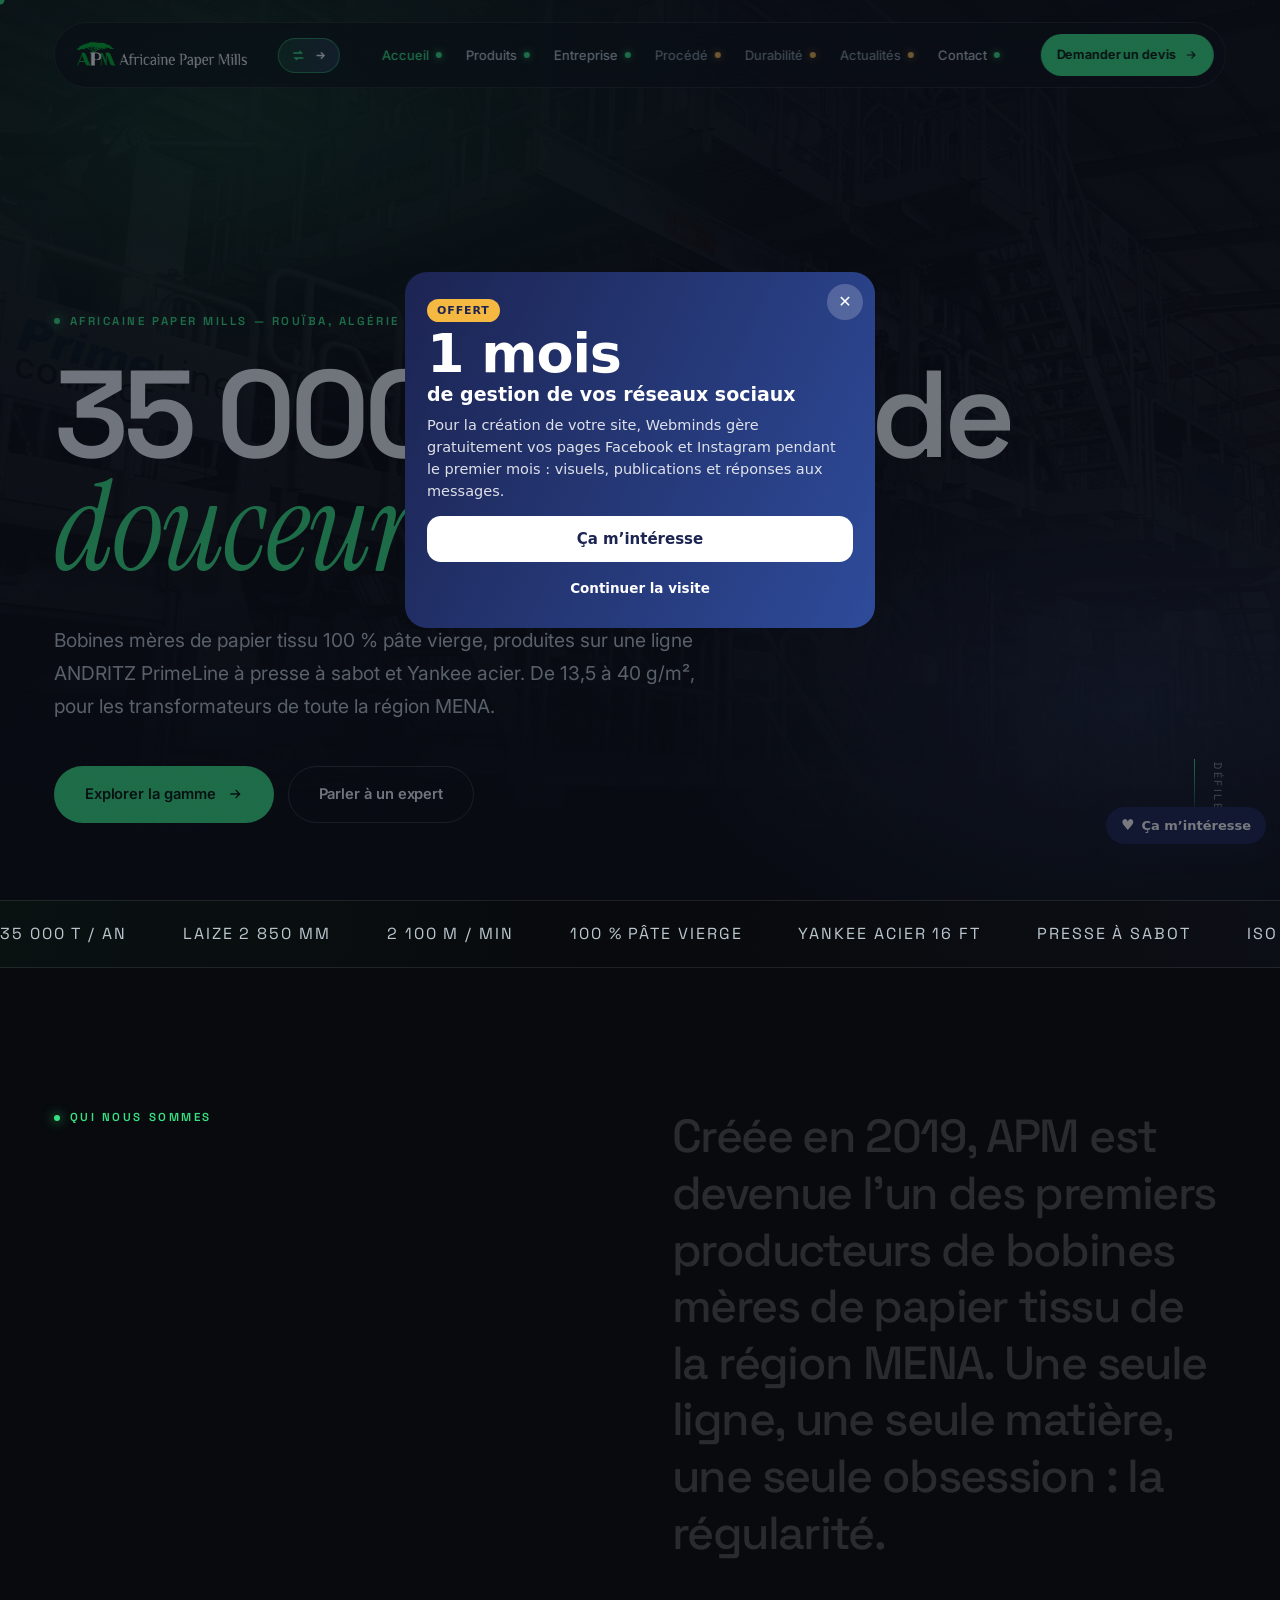
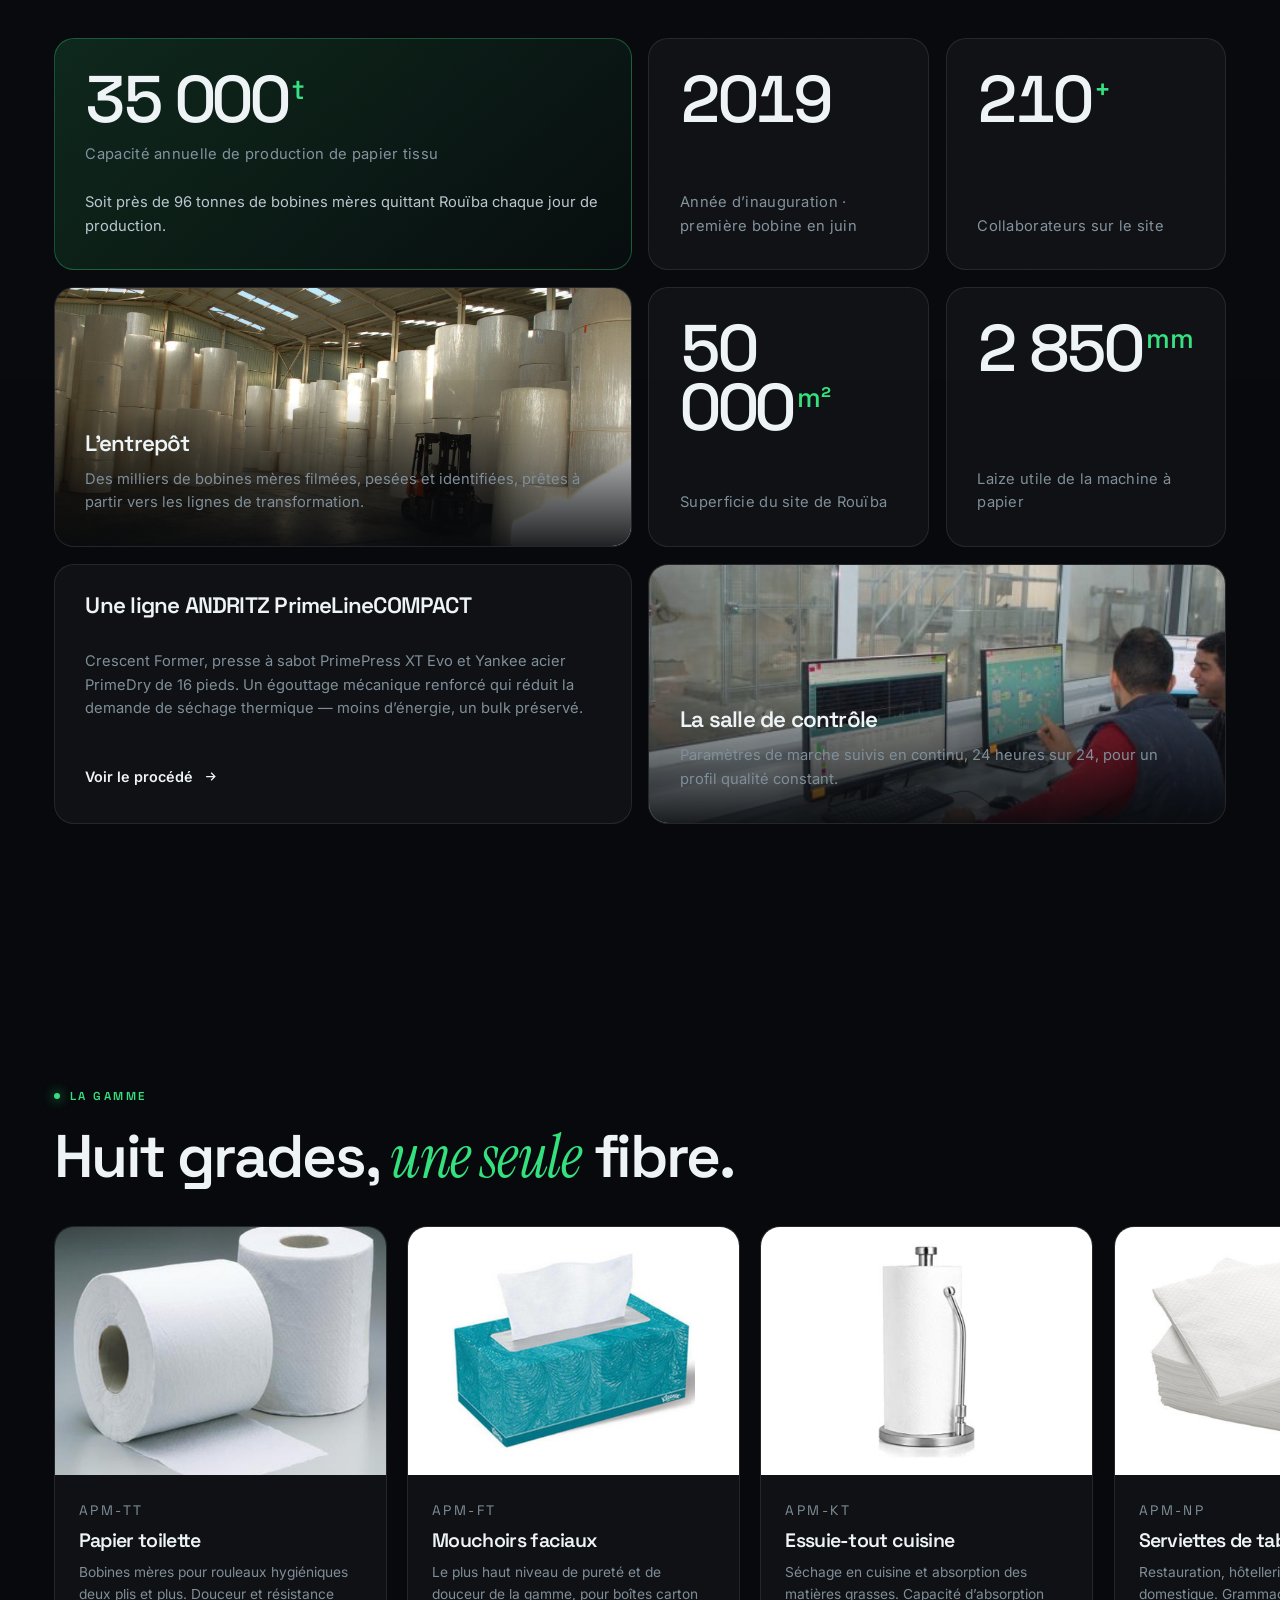
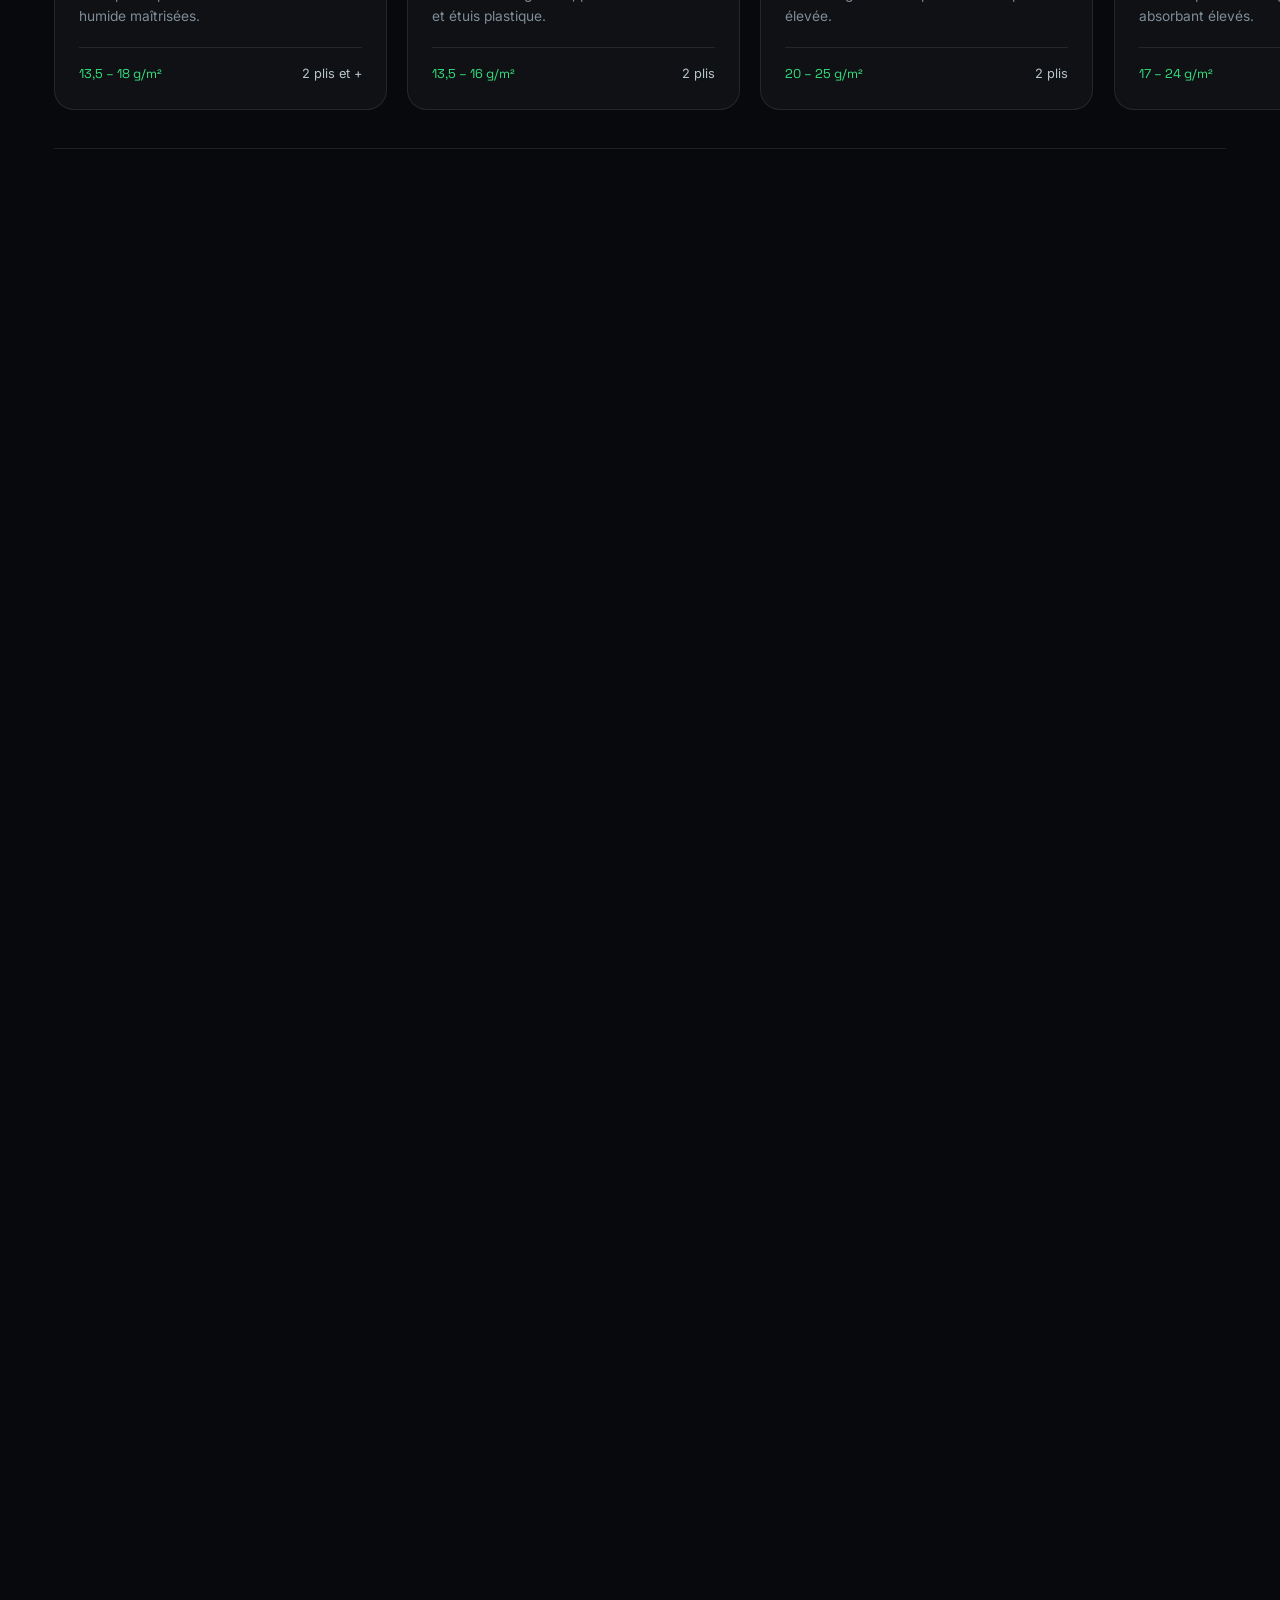
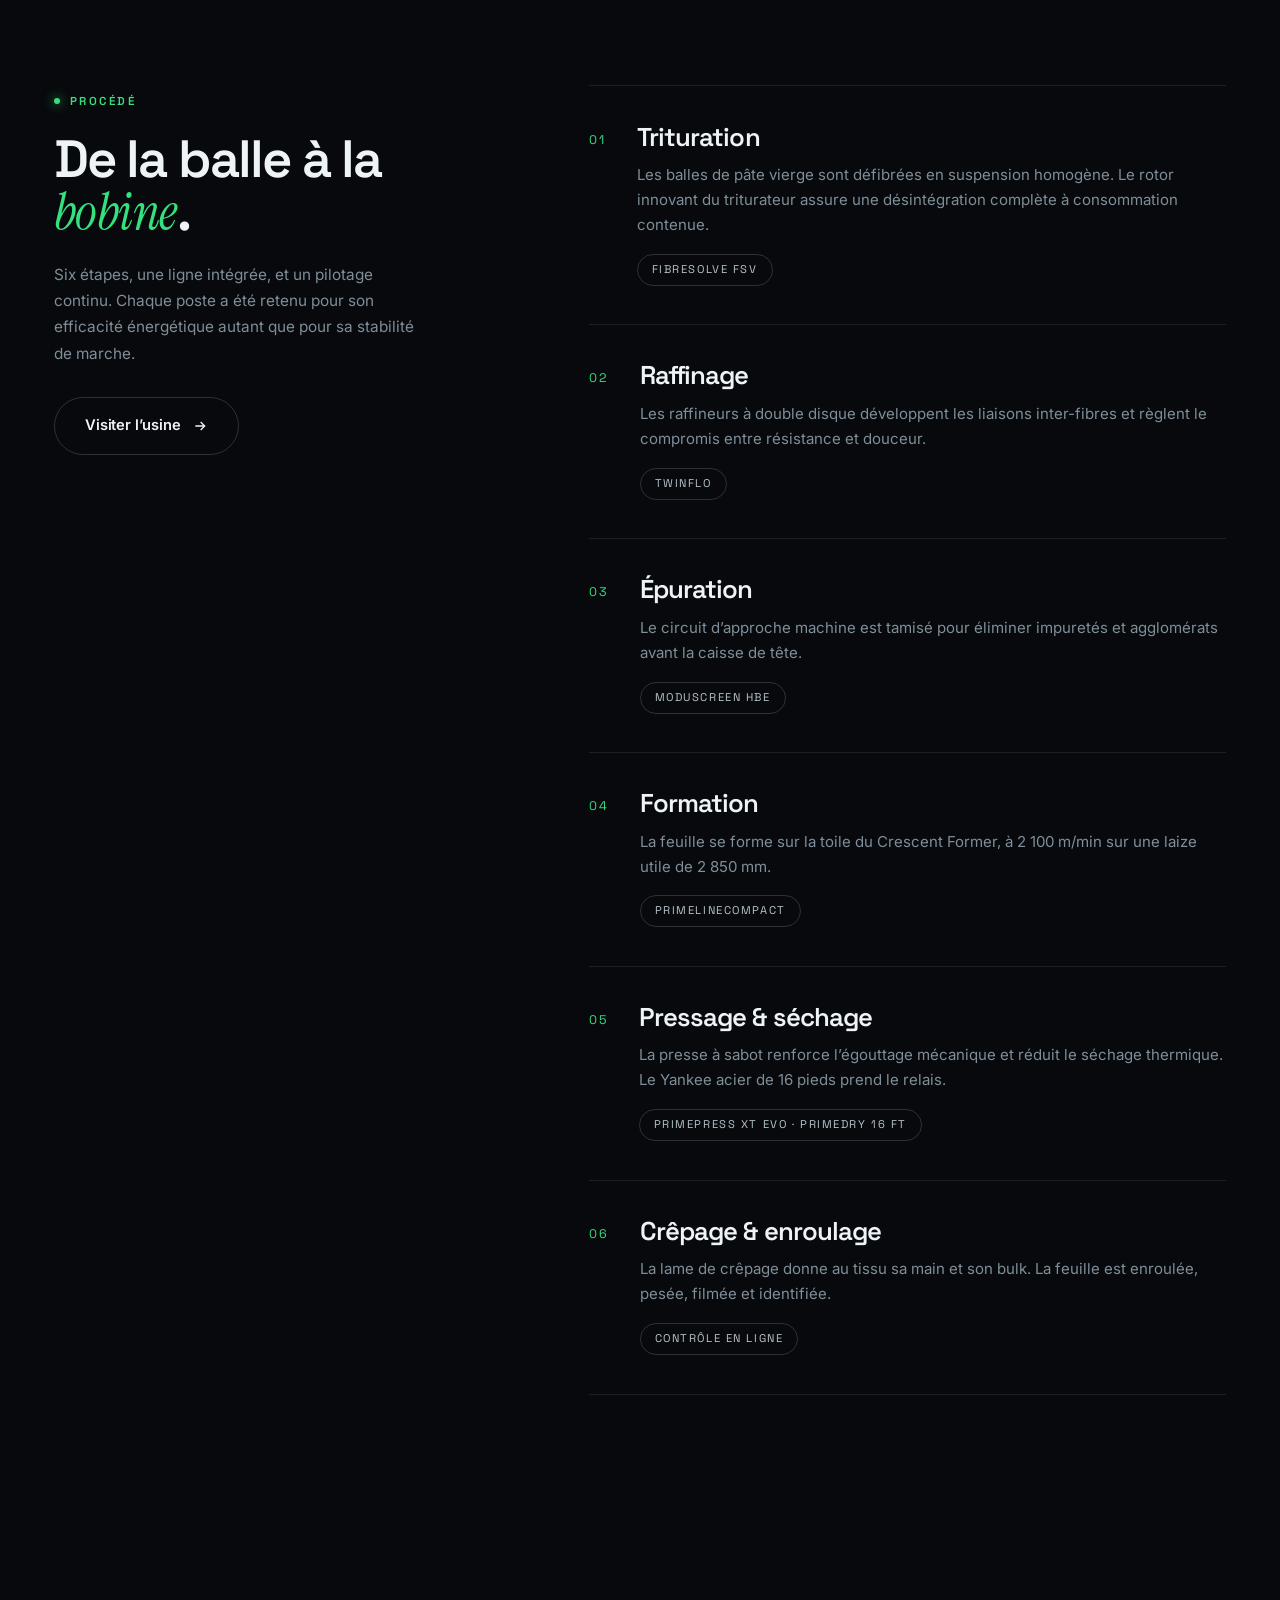
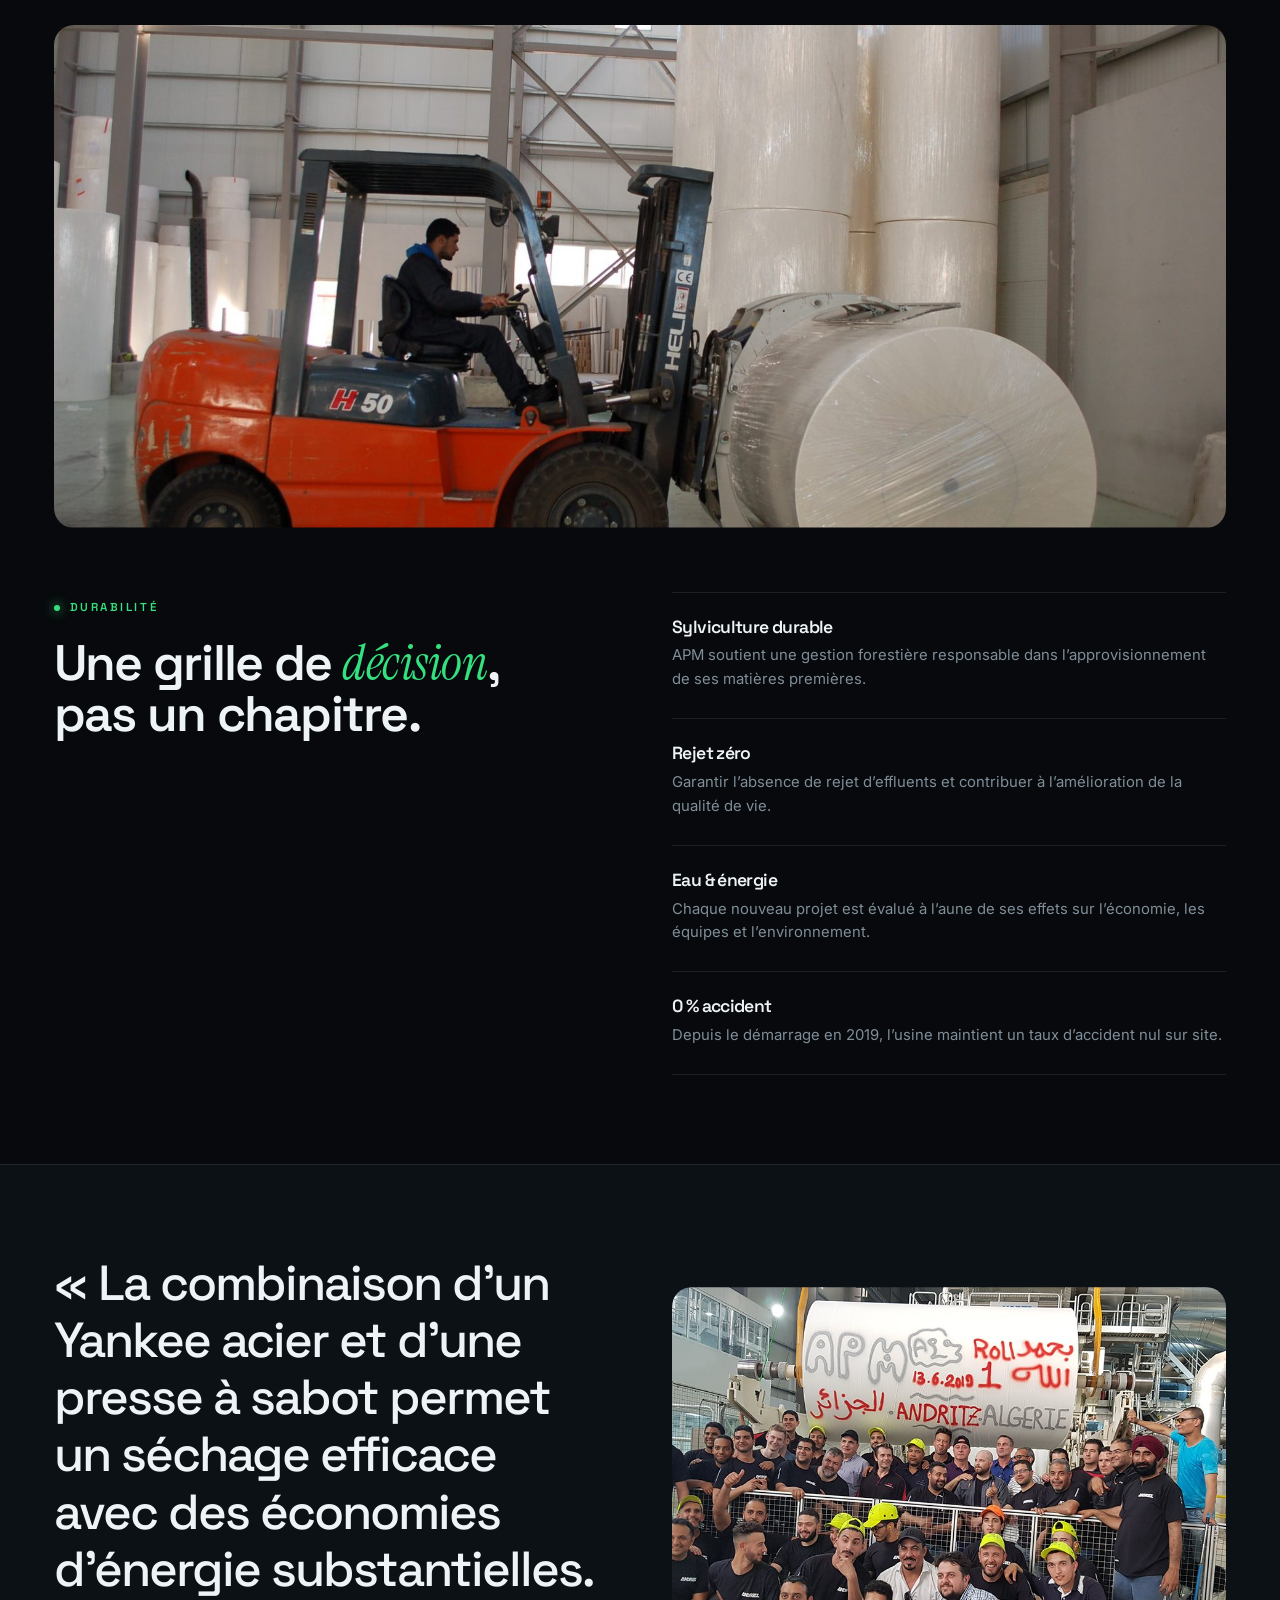
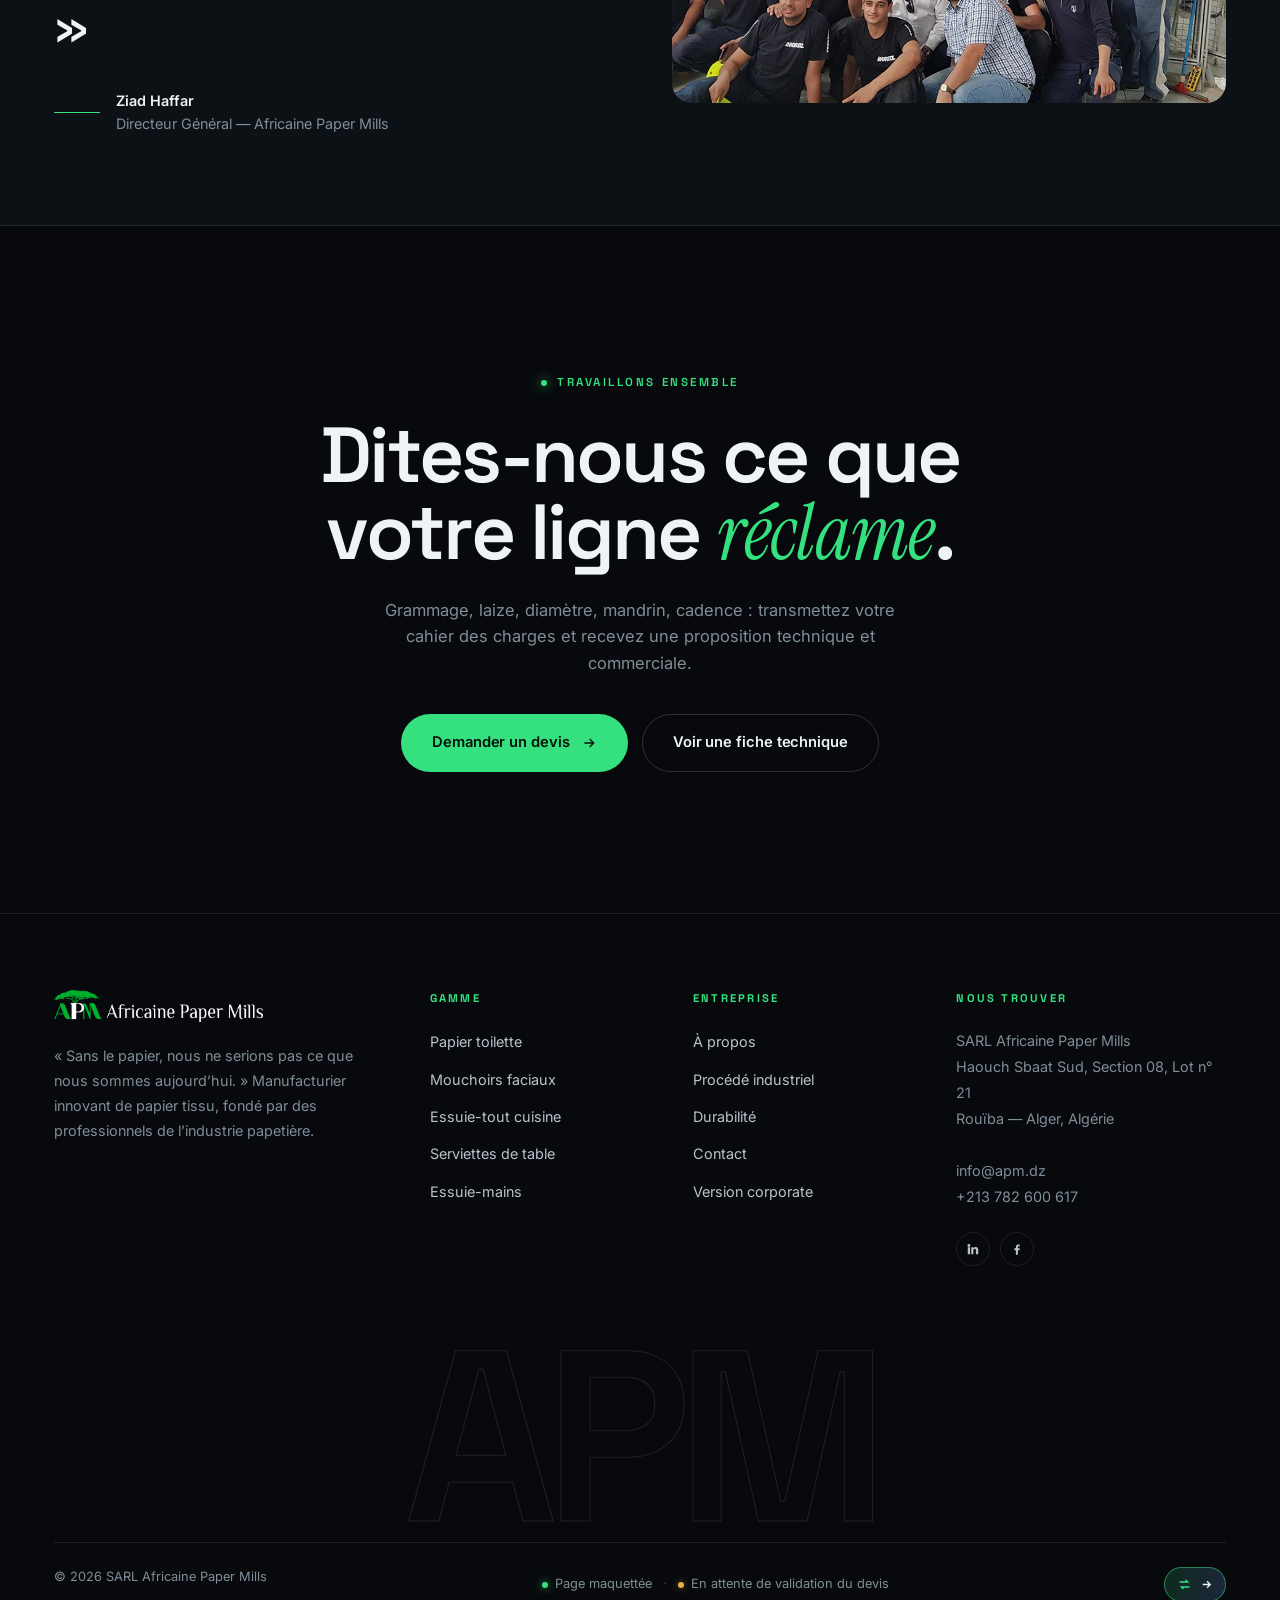
==== commit 8d69c84c: "Pop-up « 1 mois de réseaux sociaux offert » et bouton « Ça m'intéresse » (envoi WhatsApp)" ====
--- a/moderne/index.html
+++ b/moderne/index.html
@@ -403,6 +403,42 @@
   </div>
 </footer>
 
-<script src="../assets/js/moderne.js"></script>
-</body>
+<script src="../assets/js/moderne.js"></script><script data-wml>(function(){if(window.__wmL)return;window.__wmL=1;
+var C={"p": "APM Africaine Paper Mills", "mail": null, "wa": "213797372452", "v": [["/", "Version corporate", "Claire et rassurante"], ["/moderne/", "Version moderne", "Immersive et animée"]]};
+function ready(f){document.readyState==='loading'?document.addEventListener('DOMContentLoaded',f):f()}
+ready(function(){
+var css='.wmL-b{position:fixed;right:14px;bottom:calc(56px + env(safe-area-inset-bottom));z-index:2147483000;border:0;border-radius:999px;background:#1C2452;color:#fff;font:700 13px/1 system-ui,-apple-system,Segoe UI,Roboto,sans-serif;padding:11px 15px;box-shadow:0 6px 22px rgba(20,30,60,.35);cursor:pointer;display:flex;align-items:center;gap:7px}'
++'@media(max-width:520px){.wmL-b{bottom:calc(112px + env(safe-area-inset-bottom));font-size:12.5px;padding:10px 13px}}'
++'.wmL-m{position:fixed;inset:0;z-index:2147483001;background:rgba(10,14,25,.55);display:none;align-items:flex-end;justify-content:center;font-family:system-ui,-apple-system,Segoe UI,Roboto,sans-serif}.wmL-m.on{display:flex}@media(min-width:700px){.wmL-m{align-items:center;padding:20px}}'
++'.wmL-x{box-sizing:border-box;position:relative;background:#fff;color:#1C2452;width:100%;max-width:470px;max-height:92vh;overflow:auto;border-radius:22px 22px 0 0;padding:24px 22px calc(22px + env(safe-area-inset-bottom));text-align:left}@media(min-width:700px){.wmL-x{border-radius:22px}}'
++'.wmL-x *{box-sizing:border-box}.wmL-c{position:absolute;top:12px;right:12px;width:36px;height:36px;border:0;border-radius:50%;background:#F0F2F1;font-size:16px;cursor:pointer;color:#1C2452}'
++'.wmL-x h3{font:800 26px/1.1 system-ui,-apple-system,sans-serif;margin:4px 40px 10px 0;color:inherit}.wmL-x p{margin:0 0 14px;line-height:1.5;font-size:14.5px;opacity:.85}'
++'.wmL-o{background:linear-gradient(115deg,#1C2452,#2E4B9A);color:#fff}.wmL-o .wmL-c{background:rgba(255,255,255,.2);color:#fff}.wmL-big{font:900 54px/.95 system-ui,-apple-system,sans-serif;letter-spacing:-.02em;margin:6px 0 2px}.wmL-big small{display:block;font-size:19px;font-weight:700;letter-spacing:0;margin-top:6px}'
++'.wmL-tag{display:inline-block;background:#F5B841;color:#1C2452;font:800 11px system-ui,sans-serif;letter-spacing:.08em;border-radius:999px;padding:5px 10px}'
++'.wmL-btn{display:flex;align-items:center;justify-content:center;width:100%;border:0;border-radius:14px;padding:14px;font:800 15px system-ui,-apple-system,sans-serif;cursor:pointer;margin-top:8px}.wmL-w{background:#fff;color:#1C2452}.wmL-g{background:#1FAF55;color:#fff}.wmL-n{background:#1C2452;color:#fff}.wmL-l{background:transparent;color:inherit;font-weight:600;font-size:13.5px;padding:10px}'
++'.wmL-s{font:700 11.5px system-ui,sans-serif;text-transform:uppercase;letter-spacing:.06em;opacity:.6;margin:12px 0 8px}.wmL-ch{display:grid;gap:8px}.wmL-ch label{display:flex;align-items:center;gap:10px;border:1.5px solid #E2E6E3;border-radius:12px;padding:11px 12px;cursor:pointer;font-size:14px;font-weight:600}.wmL-ch label small{display:block;font-weight:500;opacity:.65;font-size:12px}.wmL-ch input{width:18px;height:18px;flex:none;accent-color:#1FAF55}'
++'.wmL-f{display:grid;gap:8px;margin:12px 0 6px}.wmL-f input{border:1.5px solid #E2E6E3;border-radius:12px;padding:12px;font:500 16px system-ui,sans-serif;color:#1C2452;background:#fff;-webkit-user-select:text!important;user-select:text!important;width:100%}'
++'.wmL-ok{text-align:center}.wmL-ok i{display:grid;place-items:center;width:64px;height:64px;margin:6px auto 12px;border-radius:50%;background:#E8F7EE;color:#1FAF55;font-style:normal;font-size:30px}';
+var st=document.createElement('style');st.textContent=css;document.head.appendChild(st);
+function ss(k,v){try{if(v===undefined)return sessionStorage.getItem(k);sessionStorage.setItem(k,v)}catch(e){}}
+var p=location.pathname,cur=0;C.v.forEach(function(v,i){if(v[0]!=='/'&&p.indexOf(v[0])===0)cur=i});
+var off=document.createElement('div');off.className='wmL-m';off.innerHTML='<div class="wmL-x wmL-o" role="dialog" aria-modal="true"><button class="wmL-c" type="button" aria-label="Fermer">✕</button><span class="wmL-tag">OFFERT</span><div class="wmL-big">1 mois<small>de gestion de vos réseaux sociaux</small></div><p style="margin-top:12px">Pour la création de votre site, Webminds gère gratuitement vos pages Facebook et Instagram pendant le premier mois : visuels, publications et réponses aux messages.</p><button class="wmL-btn wmL-w" type="button" data-i>Ça m’intéresse</button><button class="wmL-btn wmL-l" type="button" data-c>Continuer la visite</button></div>';
+var ch='';C.v.forEach(function(v,i){ch+='<label><input type="radio" name="wmLv" value="'+v[1]+'"'+(i===cur?' checked':'')+'><span>'+v[1]+(v[2]?'<small>'+v[2]+'</small>':'')+'</span></label>'});
+var it=document.createElement('div');it.className='wmL-m';it.innerHTML='<div class="wmL-x" role="dialog" aria-modal="true"><button class="wmL-c" type="button" aria-label="Fermer">✕</button><div data-s1><h3>Cette maquette vous plaît ?</h3><p>Choisissez la version qui vous intéresse : Webminds vous recontacte pour vous la présenter.</p>'+(C.v.length>1?'<div class="wmL-s">La version préférée</div><div class="wmL-ch">'+ch+'</div>':'')+'<div class="wmL-s">En plus</div><div class="wmL-ch"><label><input type="checkbox" value="Gestion des réseaux sociaux (1 mois offert)"><span>Réseaux sociaux<small>1 mois de gestion offert avec le site</small></span></label></div><div class="wmL-f"><input name="n" placeholder="Votre nom" autocomplete="name"><input name="t" type="tel" inputmode="tel" placeholder="Votre téléphone (facultatif)" autocomplete="tel"></div><button class="wmL-btn wmL-g" type="button" data-w>Envoyer sur WhatsApp</button>'+(C.mail?'<button class="wmL-btn wmL-l" type="button" data-e>Envoyer par e-mail</button>':'')+'</div><div class="wmL-ok" data-s2 hidden><i>✓</i><h3 style="margin:0 0 8px">Merci !</h3><p>Votre choix a bien été transmis à Webminds. Nous vous recontactons très vite.</p><button class="wmL-btn wmL-n" type="button" data-c>Continuer la visite</button></div></div>';
+document.body.appendChild(off);document.body.appendChild(it);
+var b=document.createElement('button');b.type='button';b.className='wmL-b';b.innerHTML='<b style="font-size:15px">♥</b>Ça m’intéresse';document.body.appendChild(b);
+function op(m){off.classList.remove('on');it.classList.remove('on');m.classList.add('on')}
+[off,it].forEach(function(m){m.addEventListener('click',function(e){if(e.target===m||e.target.closest('.wmL-c')||e.target.closest('[data-c]'))m.classList.remove('on')})});
+b.onclick=function(){op(it)};off.querySelector('[data-i]').onclick=function(){op(it)};
+function msg(){var v=(it.querySelector('input[name=wmLv]:checked')||{}).value||C.v[cur][1],x=[].map.call(it.querySelectorAll('input[type=checkbox]:checked'),function(c){return c.value}),n=it.querySelector('[name=n]').value.trim(),t=it.querySelector('[name=t]').value.trim();
+ return{v:v,x:x,n:n,t:t,txt:'Bonjour Webminds, la maquette '+C.p+' m’intéresse.\nVersion préférée : '+v+(x.length?'\nEn plus : '+x.join(', '):'')+(n?'\nNom : '+n:'')+(t?'\nTéléphone : '+t:'')+'\nLien : '+location.origin+C.v[cur][0]}}
+function mail(m){if(!C.mail)return;try{fetch('https://formsubmit.co/ajax/'+C.mail,{method:'POST',keepalive:true,headers:{'Content-Type':'application/json','Accept':'application/json'},body:JSON.stringify({_subject:'Maquette '+C.p+' : intéressé ('+m.v+')',Prospect:C.p,Version:m.v,Options:m.x.join(', ')||'-',Nom:m.n||'-',Telephone:m.t||'-',Lien:location.origin+C.v[cur][0],_template:'table',_captcha:'false'})}).catch(function(){})}catch(e){}}
+function done(){it.querySelector('[data-s1]').hidden=true;it.querySelector('[data-s2]').hidden=false;ss('wmL-sent','1')}
+it.querySelector('[data-w]').onclick=function(){var m=msg();mail(m);done();location.href='https://wa.me/'+C.wa+'?text='+encodeURIComponent(m.txt)};
+var e=it.querySelector('[data-e]');if(e)e.onclick=function(){mail(msg());done()};
+var sh=ss('wmL-off');addEventListener('scroll',function(){var r=(scrollY+innerHeight)/document.documentElement.scrollHeight;
+ if(!sh&&scrollY>500&&r>.3){sh=1;ss('wmL-off','1');op(off)}
+ if(!ss('wmL-it')&&!ss('wmL-sent')&&sh&&r>.92&&!off.classList.contains('on')){ss('wmL-it','1');op(it)}},{passive:true});
+});})();
+</script></body>
 </html>
